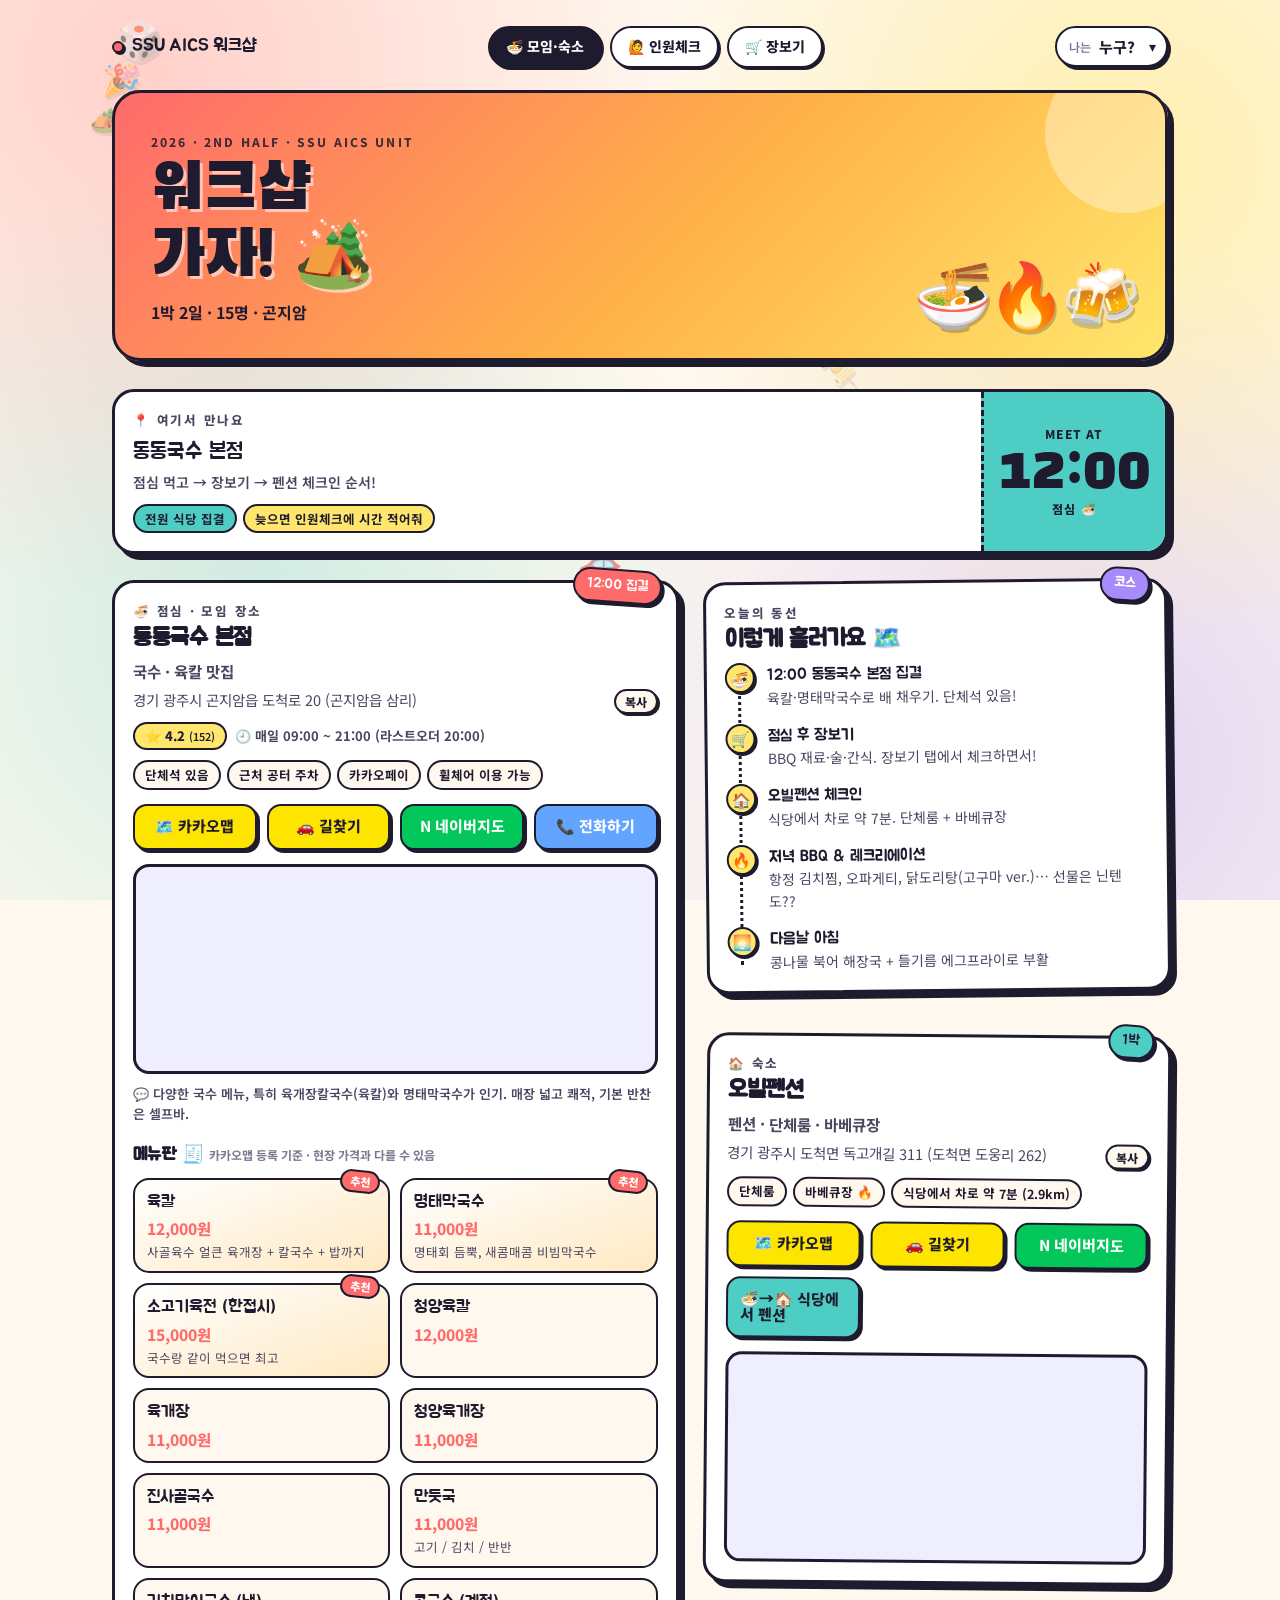
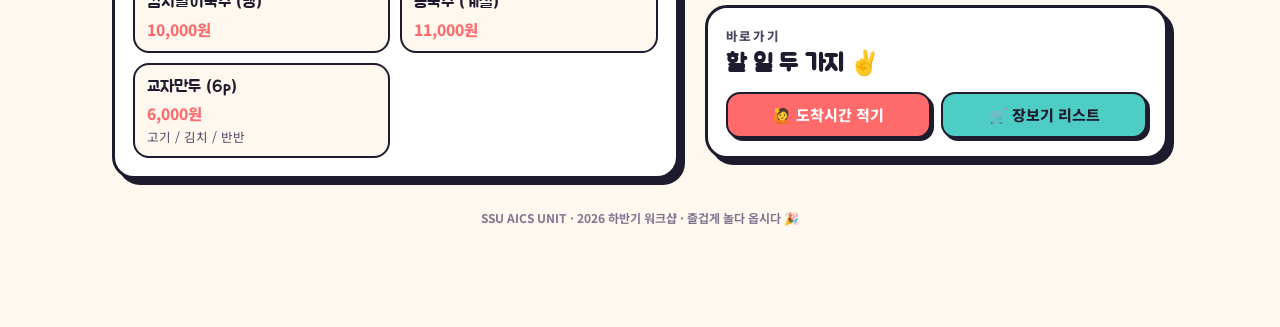
==== index.html @ a200a4a7 "워크샵 사이트: 모임·숙소 / 인원체크 / 장보기 3페이지" ====
<!doctype html>
<html lang="ko">
<head>
<meta charset="utf-8">
<meta name="viewport" content="width=device-width, initial-scale=1, viewport-fit=cover">
<meta name="theme-color" content="#ff6b6b">
<title>SSU AICS 워크샵 · 모임 & 숙소</title>
<meta property="og:title" content="2026 하반기 SSU AICS 워크샵 🏕️">
<meta property="og:description" content="12시 동동국수 본점 집결 → 오빌펜션 1박 2일. 인원체크·장보기 여기서!">
<link rel="icon" href="data:image/svg+xml,<svg xmlns='http://www.w3.org/2000/svg' viewBox='0 0 100 100'><text y='.9em' font-size='90'>🍜</text></svg>">
<link rel="preconnect" href="https://fonts.googleapis.com">
<link rel="preconnect" href="https://fonts.gstatic.com" crossorigin>
<link href="https://fonts.googleapis.com/css2?family=Black+Han+Sans&family=Jua&family=Noto+Sans+KR:wght@400;600;700;800;900&display=swap" rel="stylesheet">
<link rel="stylesheet" href="./assets/style.css">
</head>
<body>
<div class="wrap">
  <header class="topbar"></header>

  <section class="hero">
    <div class="kicker">2026 · 2ND HALF · SSU AICS UNIT</div>
    <h1>워크샵<br>가자! 🏕️</h1>
    <p id="heroSub">1박 2일 · 15명 · 곤지암</p>
    <div id="dday" class="dday" hidden></div>
    <div class="emoji-row">🍜🔥🍻</div>
  </section>

  <div class="ticket">
    <div class="main">
      <div class="eyebrow">📍 여기서 만나요</div>
      <div class="where" id="meetName">동동국수 본점</div>
      <div class="sub">점심 먹고 → 장보기 → 펜션 체크인 순서!</div>
      <div class="tags"><span class="tag mint">전원 식당 집결</span><span class="tag lemon">늦으면 인원체크에 시간 적어줘</span></div>
    </div>
    <div class="stub">
      <small>MEET AT</small>
      <div class="time" id="meetTime">12:00</div>
      <small>점심 🍜</small>
    </div>
  </div>

  <div class="home-grid">
  <div class="col">
  <section class="card tilt-l">
    <span class="sticker grape">코스</span>
    <div class="eyebrow">오늘의 동선</div>
    <h2>이렇게 흘러가요 🗺️</h2>
    <ol class="timeline">
      <li><span class="pin">🍜</span><div class="t"><span id="tl1">12:00</span> 동동국수 본점 집결</div><div class="d">육칼·명태막국수로 배 채우기. 단체석 있음!</div></li>
      <li><span class="pin">🛒</span><div class="t">점심 후 장보기</div><div class="d">BBQ 재료·술·간식. 장보기 탭에서 체크하면서!</div></li>
      <li><span class="pin">🏠</span><div class="t">오빌펜션 체크인</div><div class="d">식당에서 차로 약 7분. 단체룸 + 바베큐장</div></li>
      <li><span class="pin">🔥</span><div class="t">저녁 BBQ & 레크리에이션</div><div class="d">항정 김치찜, 오파게티, 닭도리탕(고구마 ver.)… 선물은 닌텐도??</div></li>
      <li><span class="pin">🌅</span><div class="t">다음날 아침</div><div class="d">콩나물 북어 해장국 + 들기름 에그프라이로 부활</div></li>
    </ol>
  </section>
  </div>

  <div class="col">
  <section class="card" id="restaurantCard">
    <span class="sticker coral">12:00 집결</span>
    <div class="eyebrow">🍜 점심 · 모임 장소</div>
    <h2 id="rName"></h2>
    <div id="rCat" style="font-weight:700;color:var(--ink-2)"></div>
    <div class="addr"><span id="rAddr"></span><button type="button" id="rCopy">복사</button></div>
    <div style="display:flex;gap:8px;flex-wrap:wrap;align-items:center;margin-top:8px">
      <span class="rating">⭐ <span id="rRating"></span> <small id="rReviews" style="font-weight:600"></small></span>
      <span id="rHours" style="font-size:13px;font-weight:700;color:var(--ink-2)"></span>
    </div>
    <div class="tags" id="rTags"></div>
    <div class="btn-row">
      <a class="btn kakao" id="rKakao" target="_blank" rel="noopener">🗺️ 카카오맵</a>
      <a class="btn kakao" id="rNavi" target="_blank" rel="noopener">🚗 길찾기</a>
      <a class="btn naver" id="rNaver" target="_blank" rel="noopener">N 네이버지도</a>
      <a class="btn tel" id="rTel">📞 전화</a>
    </div>
    <iframe class="map" id="rMap" loading="lazy" title="동동국수 본점 지도" referrerpolicy="no-referrer-when-downgrade"></iframe>
    <p style="margin:10px 0 0;font-size:13px;color:var(--ink-2);font-weight:600" id="rAi"></p>

    <h3>메뉴판 🧾 <small style="font-family:var(--font-body);font-size:12px;color:var(--muted);font-weight:700">카카오맵 등록 기준 · 현장 가격과 다를 수 있음</small></h3>
    <div class="menu-grid" id="rMenu"></div>
  </section>
  </div>

  <div class="col">
  <section class="card tilt-r" id="pensionCard">
    <span class="sticker mint">1박</span>
    <div class="eyebrow">🏠 숙소</div>
    <h2 id="pName"></h2>
    <div id="pCat" style="font-weight:700;color:var(--ink-2)"></div>
    <div class="addr"><span id="pAddr"></span><button type="button" id="pCopy">복사</button></div>
    <div class="tags" id="pTags"></div>
    <div class="btn-row">
      <a class="btn kakao" id="pKakao" target="_blank" rel="noopener">🗺️ 카카오맵</a>
      <a class="btn kakao" id="pNavi" target="_blank" rel="noopener">🚗 길찾기</a>
      <a class="btn naver" id="pNaver" target="_blank" rel="noopener">N 네이버지도</a>
      <a class="btn mint" id="pRoute" target="_blank" rel="noopener">🍜→🏠 식당에서 펜션</a>
    </div>
    <iframe class="map" id="pMap" loading="lazy" title="오빌펜션 지도" referrerpolicy="no-referrer-when-downgrade"></iframe>
  </section>

  <section class="card">
    <div class="eyebrow">바로가기</div>
    <h2>할 일 두 가지 ✌️</h2>
    <div class="btn-row">
      <a class="btn primary" href="./people.html">🙋 도착시간 적기</a>
      <a class="btn mint" href="./shopping.html">🛒 장보기 리스트</a>
    </div>
  </section>
  </div>
  </div>

  <p class="footer">SSU AICS UNIT · 2026 하반기 워크샵 · 즐겁게 놀다 옵시다 🎉</p>
</div>

<script src="./assets/data.js"></script>
<script src="./assets/app.js"></script>
<script>
(function () {
  const C = window.WK_CONFIG, { $, esc, copy } = window.WK;
  WK.renderChrome("home");
  document.title = C.title + " · 모임 & 숙소";
  $("#heroSub").textContent = C.subtitle;
  $("#meetTime").textContent = C.meetTime; $("#tl1").textContent = C.meetTime;
  $("#meetName").textContent = C.places.restaurant.name;
  $(".sticker.coral").textContent = C.meetTime + " 집결";

  // D-day
  if (C.date) {
    const d = new Date(C.date + "T00:00:00"), now = new Date(); now.setHours(0, 0, 0, 0);
    const diff = Math.round((d - now) / 86400000);
    const el = $("#dday"); el.hidden = false;
    const dow = ["일", "월", "화", "수", "목", "금", "토"][d.getDay()];
    el.innerHTML = (diff > 0 ? `D-${diff}` : diff === 0 ? "오늘이다! 🎉" : `끝난 지 ${-diff}일`) + ` <small>${d.getMonth() + 1}/${d.getDate()} (${dow})</small>`;
  }

  const won = (n) => n.toLocaleString("ko-KR") + "원";
  const kakaoPlace = (id) => `https://place.map.kakao.com/${id}`;
  const kakaoTo = (p) => `https://map.kakao.com/link/to/${encodeURIComponent(p.name)},${p.lat},${p.lng}`;
  const naver = (p) => `https://map.naver.com/p/search/${encodeURIComponent(p.name + " " + p.address.split(" ").slice(0, 3).join(" "))}`;
  const osm = (p) => `https://www.openstreetmap.org/export/embed.html?bbox=${p.lng - 0.012},${p.lat - 0.007},${p.lng + 0.012},${p.lat + 0.007}&layer=mapnik&marker=${p.lat},${p.lng}`;

  // 식당
  const r = C.places.restaurant;
  $("#rName").textContent = r.name; $("#rCat").textContent = r.category; $("#rAddr").textContent = r.address;
  $("#rRating").textContent = r.rating; $("#rReviews").textContent = `(${r.reviews})`; $("#rHours").textContent = "🕘 " + r.hours;
  $("#rTags").innerHTML = r.tags.map((t) => `<span class="tag">${esc(t)}</span>`).join("");
  $("#rKakao").href = kakaoPlace(r.kakaoId); $("#rNavi").href = kakaoTo(r); $("#rNaver").href = naver(r);
  $("#rTel").href = "tel:" + r.phone.replace(/-/g, ""); $("#rTel").textContent = "📞 전화하기"; $("#rTel").title = r.phone;
  $("#rMap").src = osm(r); $("#rAi").textContent = "💬 " + r.aiSummary;
  $("#rCopy").onclick = () => copy(r.address);
  $("#rMenu").innerHTML = r.menu.map((m) => `
    <div class="menu-item ${m.hot ? "hot" : ""}">${m.hot ? '<span class="hotmark">추천</span>' : ""}
      <div class="n">${esc(m.name)}</div><div class="p">${won(m.price)}</div>${m.desc ? `<div class="d">${esc(m.desc)}</div>` : ""}
    </div>`).join("");

  // 숙소
  const p = C.places.pension;
  $("#pName").textContent = p.name; $("#pCat").textContent = p.category; $("#pAddr").textContent = p.address;
  $("#pTags").innerHTML = p.tags.map((t) => `<span class="tag">${esc(t)}</span>`).join("");
  $("#pKakao").href = kakaoPlace(p.kakaoId); $("#pNavi").href = kakaoTo(p); $("#pNaver").href = naver(p);
  $("#pRoute").href = `https://map.kakao.com/link/from/${encodeURIComponent(r.name)},${r.lat},${r.lng}/to/${encodeURIComponent(p.name)},${p.lat},${p.lng}`;
  $("#pMap").src = osm(p);
  $("#pCopy").onclick = () => copy(p.address);
})();
</script>
</body>
</html>
---- assets/style.css ----
/* =========================================================
   SSU AICS 워크샵 · 스티커 팝 스타일
   ========================================================= */
:root {
  --ink: #1f1b2e;
  --ink-2: #4b4560;
  --muted: #7d7690;
  --paper: #fff8ef;
  --card: #ffffff;
  --coral: #ff6b6b;
  --mango: #ffb347;
  --lemon: #ffe66d;
  --mint: #4ecdc4;
  --sky: #63a4ff;
  --grape: #a78bfa;
  --pink: #ff8fab;
  --ok: #2fbf71;
  --shadow: 6px 6px 0 var(--ink);
  --shadow-sm: 3px 3px 0 var(--ink);
  --radius: 22px;
  --font-display: "Black Han Sans", "Jua", "Noto Sans KR", sans-serif;
  --font-head: "Jua", "Noto Sans KR", sans-serif;
  --font-body: "Noto Sans KR", -apple-system, BlinkMacSystemFont, system-ui, sans-serif;
}
* { box-sizing: border-box; }
html { -webkit-text-size-adjust: 100%; }
body {
  margin: 0; color: var(--ink); font-family: var(--font-body); font-size: 15.5px; line-height: 1.55;
  background: var(--paper);
  min-height: 100dvh;
  padding-bottom: calc(96px + env(safe-area-inset-bottom));
  overflow-x: hidden;
}
/* 고정 배경 (background-attachment: fixed 는 모바일에서 깨져서 가상요소로) */
body::before {
  content: ""; position: fixed; inset: 0; z-index: -1; pointer-events: none;
  background:
    radial-gradient(circle at 12% 8%, rgba(255,107,107,.28), transparent 38%),
    radial-gradient(circle at 88% 18%, rgba(255,230,109,.5), transparent 36%),
    radial-gradient(circle at 20% 70%, rgba(78,205,196,.28), transparent 40%),
    radial-gradient(circle at 85% 85%, rgba(167,139,250,.32), transparent 40%),
    var(--paper);
}
a { color: inherit; }
button, input, select, textarea { font-family: inherit; font-size: 16px; color: var(--ink); }
button { cursor: pointer; }
::selection { background: var(--lemon); }

/* --- 배경 떠다니는 이모지 --- */
.floaties { position: fixed; inset: 0; pointer-events: none; z-index: 0; overflow: hidden; }
.floaties span {
  position: absolute; font-size: 34px; opacity: .5; filter: drop-shadow(2px 3px 0 rgba(31,27,46,.15));
  animation: floaty 14s ease-in-out infinite;
}
.floaties span:nth-child(odd) { animation-duration: 18s; animation-direction: alternate-reverse; }
@keyframes floaty {
  0%   { transform: translate(0,0) rotate(-8deg); }
  50%  { transform: translate(14px,-26px) rotate(10deg); }
  100% { transform: translate(-10px,8px) rotate(-6deg); }
}

.wrap { position: relative; z-index: 1; max-width: 680px; margin: 0 auto; padding: 18px 16px 24px; }

/* --- 상단 바 --- */
.topbar { display: flex; align-items: center; justify-content: space-between; gap: 10px; margin-bottom: 14px; }
.brand { font-family: var(--font-head); font-size: 18px; letter-spacing: -.2px; display: flex; align-items: center; gap: 8px; text-decoration: none; }
.brand .dot { width: 12px; height: 12px; border-radius: 50%; background: var(--coral); border: 2px solid var(--ink); box-shadow: 2px 2px 0 var(--ink); }
.me-pick {
  display: flex; align-items: center; gap: 6px; background: var(--card); border: 2.5px solid var(--ink); border-radius: 999px;
  padding: 4px 10px 4px 12px; box-shadow: var(--shadow-sm); font-weight: 700; font-size: 14px;
}
.me-pick select { border: 0; background: transparent; font-weight: 800; font-size: 15px; padding: 4px 2px; max-width: 120px; -webkit-appearance: none; appearance: none; }
.me-pick .who { font-size: 12px; color: var(--muted); font-weight: 600; }

/* --- 카드 공통 --- */
.card {
  background: var(--card); border: 3px solid var(--ink); border-radius: var(--radius); box-shadow: var(--shadow);
  padding: 18px 18px; margin: 0 0 22px; position: relative;
}
.card.tilt-l { transform: rotate(-.6deg); }
.card.tilt-r { transform: rotate(.5deg); }
.card h2 { font-family: var(--font-head); font-size: 24px; margin: 0 0 6px; letter-spacing: -.3px; line-height: 1.2; }
.card h3 { font-family: var(--font-head); font-size: 18px; margin: 18px 0 8px; }
.eyebrow { font-size: 12.5px; font-weight: 800; letter-spacing: .14em; text-transform: uppercase; color: var(--ink-2); margin-bottom: 4px; }
.sticker {
  position: absolute; top: -14px; right: 14px; background: var(--lemon); border: 2.5px solid var(--ink); border-radius: 999px;
  padding: 4px 12px; font-family: var(--font-head); font-size: 14px; box-shadow: var(--shadow-sm); transform: rotate(4deg);
}
.sticker.coral { background: var(--coral); color: #fff; }
.sticker.mint { background: var(--mint); }
.sticker.grape { background: var(--grape); color: #fff; }
.tags { display: flex; flex-wrap: wrap; gap: 6px; margin: 10px 0 0; }
.tag { font-size: 12.5px; font-weight: 700; background: var(--paper); border: 2px solid var(--ink); border-radius: 999px; padding: 3px 10px; }
.tag.mint { background: var(--mint); } .tag.lemon { background: var(--lemon); } .tag.pink { background: var(--pink); } .tag.sky { background: var(--sky); color: #fff; }

/* --- 히어로 --- */
.hero {
  background: linear-gradient(135deg, var(--coral) 0%, var(--mango) 55%, var(--lemon) 100%);
  border: 3px solid var(--ink); border-radius: 28px; box-shadow: var(--shadow); padding: 26px 20px 22px; margin: 8px 0 28px;
  position: relative; overflow: hidden; color: var(--ink);
}
.hero::after { content: ""; position: absolute; right: -40px; top: -40px; width: 160px; height: 160px; border-radius: 50%; background: rgba(255,255,255,.35); }
.hero .kicker { font-weight: 800; letter-spacing: .18em; font-size: 12px; opacity: .85; }
.hero h1 { font-family: var(--font-display); font-size: clamp(34px, 9vw, 48px); line-height: 1.05; margin: 6px 0 8px; letter-spacing: -.5px; text-shadow: 3px 3px 0 rgba(255,255,255,.55); font-weight: 400; }
.hero p { margin: 0; font-weight: 700; font-size: 16px; }
.hero .emoji-row { position: absolute; right: 14px; bottom: 10px; font-size: 40px; letter-spacing: -6px; filter: drop-shadow(2px 3px 0 rgba(31,27,46,.25)); animation: bob 3s ease-in-out infinite; }
@keyframes bob { 0%,100% { transform: translateY(0) rotate(-3deg);} 50% { transform: translateY(-6px) rotate(3deg);} }
.dday[hidden] { display: none; }
.dday { display: inline-flex; align-items: center; gap: 8px; background: var(--ink); color: #fff; border-radius: 999px; padding: 6px 14px; font-family: var(--font-head); font-size: 18px; margin-top: 14px; }
.dday small { font-family: var(--font-body); font-weight: 700; font-size: 12px; opacity: .8; }

/* --- 티켓 (모임 요약) --- */
.ticket {
  display: grid; grid-template-columns: 1fr auto; border: 3px solid var(--ink); border-radius: 22px; overflow: hidden;
  background: #fff; box-shadow: var(--shadow); margin-bottom: 26px;
}
.ticket .main { padding: 18px; }
.ticket .stub {
  border-left: 3px dashed var(--ink); background: var(--mint); padding: 16px 14px; display: flex; flex-direction: column; align-items: center; justify-content: center; min-width: 112px; text-align: center;
}
.ticket .time { font-family: var(--font-display); font-size: 44px; line-height: 1; font-weight: 400; }
.ticket .stub small { font-weight: 800; font-size: 12px; letter-spacing: .1em; }
.ticket .where { font-family: var(--font-head); font-size: 22px; margin: 4px 0; }
.ticket .sub { color: var(--ink-2); font-size: 14px; font-weight: 600; }

/* --- 타임라인 --- */
.timeline { list-style: none; margin: 8px 0 0; padding: 0; position: relative; }
.timeline::before { content: ""; position: absolute; left: 13px; top: 8px; bottom: 8px; border-left: 3px dotted var(--ink); }
.timeline li { position: relative; padding: 0 0 14px 42px; }
.timeline li:last-child { padding-bottom: 0; }
.timeline .pin { position: absolute; left: 0; top: 0; width: 30px; height: 30px; border-radius: 50%; border: 2.5px solid var(--ink); background: var(--lemon); display: grid; place-items: center; font-size: 15px; box-shadow: 2px 2px 0 var(--ink); }
.timeline .t { font-family: var(--font-head); font-size: 16px; }
.timeline .d { color: var(--ink-2); font-size: 14px; }

/* --- 장소 카드 --- */
.addr { display: flex; align-items: flex-start; justify-content: space-between; gap: 8px; color: var(--ink-2); font-size: 14.5px; margin: 6px 0; }
.addr button { border: 2px solid var(--ink); background: var(--paper); border-radius: 999px; font-size: 12px; font-weight: 800; padding: 2px 9px; box-shadow: 2px 2px 0 var(--ink); white-space: nowrap; }
.rating { display: inline-flex; align-items: center; gap: 4px; font-weight: 800; color: var(--ink); background: var(--lemon); border: 2px solid var(--ink); border-radius: 999px; padding: 2px 10px; font-size: 13px; }
.btn-row { display: grid; grid-template-columns: repeat(auto-fit, minmax(120px, 1fr)); gap: 10px; margin-top: 14px; }
.btn {
  display: inline-flex; align-items: center; justify-content: center; gap: 6px; text-decoration: none; font-weight: 800;
  border: 2.5px solid var(--ink); border-radius: 14px; padding: 12px 12px; background: #fff; box-shadow: var(--shadow-sm);
  transition: transform .08s ease, box-shadow .08s ease; font-size: 15px; line-height: 1.1; min-height: 46px;
}
.btn:active { transform: translate(3px,3px); box-shadow: 0 0 0 var(--ink); }
.btn.kakao { background: #fee500; }
.btn.naver { background: #03c75a; color: #fff; }
.btn.tel { background: var(--sky); color: #fff; }
.btn.primary { background: var(--coral); color: #fff; }
.btn.mint { background: var(--mint); }
.btn.ghost { background: var(--paper); }
.btn.sm { padding: 8px 12px; min-height: 38px; font-size: 14px; border-radius: 12px; }
.map { width: 100%; height: 210px; border: 3px solid var(--ink); border-radius: 16px; margin-top: 14px; background: #eef; display: block; }

/* --- 메뉴판 --- */
.menu-grid { display: grid; grid-template-columns: 1fr 1fr; gap: 10px; margin-top: 8px; }
.menu-item { border: 2.5px solid var(--ink); border-radius: 16px; padding: 12px 12px 10px; background: var(--paper); position: relative; }
.menu-item.hot { background: linear-gradient(160deg, #fff 0%, #ffe9c2 100%); }
.menu-item .n { font-family: var(--font-head); font-size: 17px; line-height: 1.2; }
.menu-item .p { font-weight: 800; color: var(--coral); margin-top: 4px; }
.menu-item .d { font-size: 12.5px; color: var(--ink-2); margin-top: 4px; line-height: 1.35; }
.menu-item .hotmark { position: absolute; top: -10px; right: 8px; background: var(--coral); color: #fff; border: 2px solid var(--ink); border-radius: 999px; font-size: 11px; font-weight: 900; padding: 1px 8px; transform: rotate(6deg); }

/* --- 진행률 --- */
.progress { height: 20px; border: 2.5px solid var(--ink); border-radius: 999px; background: #fff; overflow: hidden; box-shadow: var(--shadow-sm); }
.progress > i { display: block; height: 100%; background: repeating-linear-gradient(135deg, var(--mint) 0 12px, #7fe0d9 12px 24px); transition: width .4s cubic-bezier(.2,.9,.3,1.3); }
.progress.coral > i { background: repeating-linear-gradient(135deg, var(--coral) 0 12px, #ff8f8f 12px 24px); }
.stat-row { display: grid; grid-template-columns: 1fr 1fr; gap: 8px; margin-top: 12px; }
@media (min-width: 480px) { .stat-row { grid-template-columns: repeat(4, 1fr); } }
.stat { text-align: center; border: 2.5px solid var(--ink); border-radius: 16px; padding: 8px 6px; background: var(--paper); }
.stat b { display: block; font-family: var(--font-display); font-size: 26px; line-height: 1; font-weight: 400; }
.stat span { font-size: 12px; font-weight: 700; color: var(--ink-2); }

/* --- 인원 그리드 --- */
.people-grid { display: grid; grid-template-columns: 1fr 1fr; gap: 12px; }
@media (min-width: 560px) { .people-grid { grid-template-columns: 1fr 1fr 1fr; } }
.person {
  border: 3px solid var(--ink); border-radius: 20px; background: #fff; padding: 14px 12px 12px; box-shadow: var(--shadow-sm);
  text-align: left; position: relative; transition: transform .08s; width: 100%; font-family: var(--font-body);
}
.person:active { transform: translate(2px,2px); box-shadow: 1px 1px 0 var(--ink); }
.person.me { outline: 4px solid var(--lemon); outline-offset: 2px; }
.person.absent { opacity: .55; }
.person .av { width: 44px; height: 44px; border-radius: 50%; border: 2.5px solid var(--ink); display: grid; place-items: center; font-size: 22px; margin-bottom: 8px; box-shadow: 2px 2px 0 var(--ink); }
.person .nm { font-family: var(--font-head); font-size: 19px; line-height: 1.1; }
.person .st { display: inline-block; margin-top: 6px; font-size: 12px; font-weight: 800; border: 2px solid var(--ink); border-radius: 999px; padding: 2px 8px; background: var(--paper); }
.person .st.noodle { background: var(--mint); } .person .st.late { background: var(--lemon); } .person .st.pension { background: var(--grape); color: #fff; } .person .st.absent { background: #ddd; }
.person .tm { font-family: var(--font-display); font-size: 22px; margin-top: 6px; letter-spacing: .5px; font-weight: 400; }
.person .ride, .person .memo { font-size: 12px; color: var(--ink-2); margin-top: 4px; line-height: 1.35; word-break: keep-all; }
.person .memo { color: var(--coral); font-weight: 700; }
.person .edited { position: absolute; top: 10px; right: 10px; font-size: 10.5px; color: var(--muted); font-weight: 700; }
.person .me-badge { position: absolute; top: -10px; left: 10px; background: var(--lemon); border: 2px solid var(--ink); border-radius: 999px; font-size: 11px; font-weight: 900; padding: 1px 8px; }

/* --- 바텀시트 / 모달 --- */
.sheet-bg { position: fixed; inset: 0; background: rgba(31,27,46,.45); z-index: 50; display: none; align-items: flex-end; justify-content: center; }
.sheet-bg.open { display: flex; }
.sheet {
  width: 100%; max-width: 640px; background: #fff; border: 3px solid var(--ink); border-bottom: 0; border-radius: 26px 26px 0 0;
  padding: 18px 18px calc(22px + env(safe-area-inset-bottom)); animation: up .22s cubic-bezier(.2,.9,.3,1.2);
  max-height: 92dvh; overflow: auto;
}
@keyframes up { from { transform: translateY(40px); opacity: 0; } to { transform: none; opacity: 1; } }
.sheet h2 { font-family: var(--font-head); font-size: 24px; margin: 0 0 4px; }
.sheet .hint { color: var(--muted); font-size: 13px; margin: 0 0 12px; }
.field { margin: 12px 0; }
.field label { display: block; font-weight: 800; font-size: 13px; margin-bottom: 6px; letter-spacing: .02em; }
.field input[type=text], .field input[type=time], .field textarea, .field select {
  width: 100%; border: 2.5px solid var(--ink); border-radius: 14px; padding: 11px 12px; background: var(--paper); font-size: 16px; outline: none;
}
.field input:focus, .field textarea:focus, .field select:focus { background: #fff; box-shadow: 3px 3px 0 var(--ink); }
.field textarea { resize: vertical; min-height: 64px; }
.choices { display: grid; grid-template-columns: 1fr 1fr; gap: 8px; }
.choice { border: 2.5px solid var(--ink); border-radius: 14px; padding: 10px 8px; background: #fff; font-weight: 800; font-size: 14px; text-align: center; line-height: 1.2; }
.choice small { display: block; font-weight: 600; color: var(--muted); font-size: 11px; margin-top: 2px; }
.choice.on { background: var(--lemon); box-shadow: var(--shadow-sm); }
.choice.on.noodle { background: var(--mint); } .choice.on.late { background: var(--lemon); } .choice.on.pension { background: var(--grape); color: #fff; } .choice.on.pension small { color: #f1eaff; } .choice.on.absent { background: #ddd; }
.sheet-actions { display: flex; gap: 10px; margin-top: 16px; }
.sheet-actions .btn { flex: 1; }

/* --- 장보기 --- */
.filters { display: flex; gap: 8px; overflow-x: auto; padding: 4px 2px 10px; -webkit-overflow-scrolling: touch; scrollbar-width: none; }
.filters::-webkit-scrollbar { display: none; }
.chip { flex: 0 0 auto; border: 2.5px solid var(--ink); border-radius: 999px; padding: 7px 14px; background: #fff; font-weight: 800; font-size: 14px; box-shadow: 2px 2px 0 var(--ink); }
.chip.on { background: var(--ink); color: #fff; }
.group-title { font-family: var(--font-head); font-size: 19px; margin: 18px 0 8px; display: flex; align-items: center; gap: 8px; }
.group-title .cnt { font-family: var(--font-body); font-size: 12px; font-weight: 800; background: var(--paper); border: 2px solid var(--ink); border-radius: 999px; padding: 1px 8px; }
.items { list-style: none; margin: 0; padding: 0; display: flex; flex-direction: column; gap: 10px; }
.item {
  display: grid; grid-template-columns: 40px 1fr auto; gap: 10px; align-items: center;
  border: 2.5px solid var(--ink); border-radius: 18px; background: #fff; padding: 10px; box-shadow: var(--shadow-sm);
  transition: transform .15s, opacity .2s;
}
.item.done { background: #f2f6f4; opacity: .78; }
.item .chk { width: 40px; height: 40px; border: 2.5px solid var(--ink); border-radius: 12px; background: #fff; display: grid; place-items: center; font-size: 22px; padding: 0; }
.item.done .chk { background: var(--ok); color: #fff; }
.item .body { min-width: 0; }
.item .nm { font-weight: 800; font-size: 16px; line-height: 1.25; word-break: keep-all; }
.item.done .nm { text-decoration: line-through; text-decoration-thickness: 3px; text-decoration-color: var(--coral); }
.item .mm { font-size: 12.5px; color: var(--ink-2); margin-top: 2px; line-height: 1.35; }
.item .meta { font-size: 11px; color: var(--muted); font-weight: 700; margin-top: 3px; }
.item .side { display: flex; flex-direction: column; align-items: flex-end; gap: 6px; }
.buyer {
  border: 2px solid var(--ink); border-radius: 999px; padding: 3px 9px; font-size: 12px; font-weight: 800; background: var(--paper);
  display: inline-flex; align-items: center; gap: 4px; white-space: nowrap; max-width: 110px; overflow: hidden; text-overflow: ellipsis;
}
.buyer.has { background: var(--lemon); }
.item .more { border: 0; background: transparent; font-size: 18px; color: var(--muted); padding: 2px 6px; line-height: 1; }
.add-bar {
  position: sticky; bottom: calc(84px + env(safe-area-inset-bottom)); z-index: 20; margin-top: 18px;
  background: #fff; border: 3px solid var(--ink); border-radius: 20px; padding: 10px; box-shadow: var(--shadow);
  display: grid; grid-template-columns: 1fr auto; gap: 8px;
}
.add-bar input { border: 2.5px solid var(--ink); border-radius: 14px; padding: 11px 12px; background: var(--paper); font-size: 16px; min-width: 0; }
.add-bar select { border: 2.5px solid var(--ink); border-radius: 14px; padding: 8px 10px; background: var(--paper); font-weight: 800; font-size: 14px; min-width: 0; }
.add-bar .row2 { grid-column: 1 / -1; display: grid; grid-template-columns: 1fr 1fr; gap: 8px; }
.add-bar .btn { padding: 10px 14px; }

/* --- 식단 --- */
.meal { display: flex; flex-wrap: wrap; gap: 8px; }
.meal .dish { border: 2.5px solid var(--ink); border-radius: 14px; padding: 8px 12px; background: var(--paper); font-weight: 800; font-size: 14px; }
.meal .dish small { display: block; font-weight: 600; color: var(--ink-2); font-size: 11.5px; margin-top: 2px; }
.meal .dish.by { background: var(--lemon); }

/* --- 하단 탭 --- */
.tabbar { position: fixed; left: 0; right: 0; bottom: 0; z-index: 40; display: flex; justify-content: center; padding: 0 12px calc(10px + env(safe-area-inset-bottom)); pointer-events: none; }
.tabbar nav {
  pointer-events: auto; display: grid; grid-template-columns: repeat(3, 1fr); gap: 4px; width: 100%; max-width: 520px;
  background: #fff; border: 3px solid var(--ink); border-radius: 22px; padding: 6px; box-shadow: var(--shadow);
}
.tabbar a {
  text-decoration: none; text-align: center; border-radius: 16px; padding: 8px 4px 6px; font-weight: 800; font-size: 12.5px; color: var(--ink-2); line-height: 1.1;
  display: flex; flex-direction: column; align-items: center; gap: 2px;
}
.tabbar a .ic { font-size: 22px; line-height: 1; }
.tabbar a.on { background: var(--ink); color: #fff; }

/* --- 토스트 / 상태 --- */
.toast { position: fixed; left: 50%; bottom: calc(100px + env(safe-area-inset-bottom)); transform: translateX(-50%) translateY(20px); background: var(--ink); color: #fff; padding: 10px 16px; border-radius: 999px; font-weight: 800; font-size: 14px; opacity: 0; transition: .2s; z-index: 60; pointer-events: none; white-space: nowrap; max-width: 92vw; overflow: hidden; text-overflow: ellipsis; }
.toast.show { opacity: 1; transform: translateX(-50%) translateY(0); }
.sync { display: inline-flex; align-items: center; gap: 6px; font-size: 12px; font-weight: 800; color: var(--muted); }
.sync i { width: 9px; height: 9px; border-radius: 50%; background: var(--ok); border: 1.5px solid var(--ink); display: inline-block; }
.sync.off i { background: var(--coral); animation: blink 1s infinite; }
.sync.busy i { background: var(--mango); }
@keyframes blink { 50% { opacity: .3; } }
.empty { text-align: center; color: var(--muted); font-weight: 700; padding: 22px 8px; }
.footer { text-align: center; color: var(--muted); font-size: 12px; font-weight: 700; margin-top: 8px; }
.footer a { color: var(--ink-2); }
.pop { animation: pop .35s cubic-bezier(.2,.9,.3,1.4); }
@keyframes pop { 0% { transform: scale(.85); } 100% { transform: scale(1); } }
@media (max-width: 340px) { .menu-grid { grid-template-columns: 1fr; } .ticket .time { font-size: 38px; } }

/* --- 인원 추가 카드 --- */
.person.add-person { border-style: dashed; background: rgba(255,255,255,.7); }
.person.add-person .nm { color: var(--ink-2); }

/* =========================================================
   반응형: 태블릿 / 데스크톱
   ========================================================= */
.topnav { display: none; }
@media (min-width: 640px) {
  .wrap { max-width: 780px; }
  .people-grid { grid-template-columns: repeat(3, 1fr); }
  .menu-grid { grid-template-columns: repeat(3, 1fr); }
}
@media (min-width: 960px) {
  body { padding-bottom: 48px; }
  .wrap { max-width: 1120px; padding: 26px 32px 40px; }
  .topbar { margin-bottom: 22px; }
  .topnav { display: flex; gap: 8px; }
  .topnav a { text-decoration: none; font-weight: 800; padding: 8px 16px; border: 2.5px solid var(--ink); border-radius: 999px; background: #fff; box-shadow: 2px 2px 0 var(--ink); font-size: 14px; }
  .topnav a.on { background: var(--ink); color: #fff; }
  .tabbar { display: none; }
  .hero { padding: 40px 36px 34px; }
  .hero h1 { font-size: 64px; }
  .hero .emoji-row { font-size: 64px; right: 30px; bottom: 18px; }
  .ticket .time { font-size: 56px; }
  .ticket .stub { min-width: 160px; }
  .home-grid { display: grid; grid-template-columns: 1.1fr .9fr; gap: 0 26px; align-items: start; }
  .home-grid > .col { min-width: 0; }
  .home-grid > .col:nth-child(1) { grid-column: 2; grid-row: 1; }
  .home-grid > .col:nth-child(2) { grid-column: 1; grid-row: 1 / span 2; }
  .home-grid > .col:nth-child(3) { grid-column: 2; grid-row: 2; }
  .menu-grid { grid-template-columns: 1fr 1fr; }
  .people-grid { grid-template-columns: repeat(5, 1fr); }
  .shop-grid { display: grid; grid-template-columns: 1fr 360px; gap: 0 26px; align-items: start; }
  .shop-side { position: sticky; top: 20px; }
  .add-bar { bottom: 16px; }
  .sheet-bg { align-items: center; padding: 20px; }
  .sheet { border-radius: 26px; border-bottom: 3px solid var(--ink); box-shadow: var(--shadow); max-height: 86vh; }
  .toast { bottom: 40px; }
}
@media (min-width: 1280px) { .people-grid { grid-template-columns: repeat(6, 1fr); } }
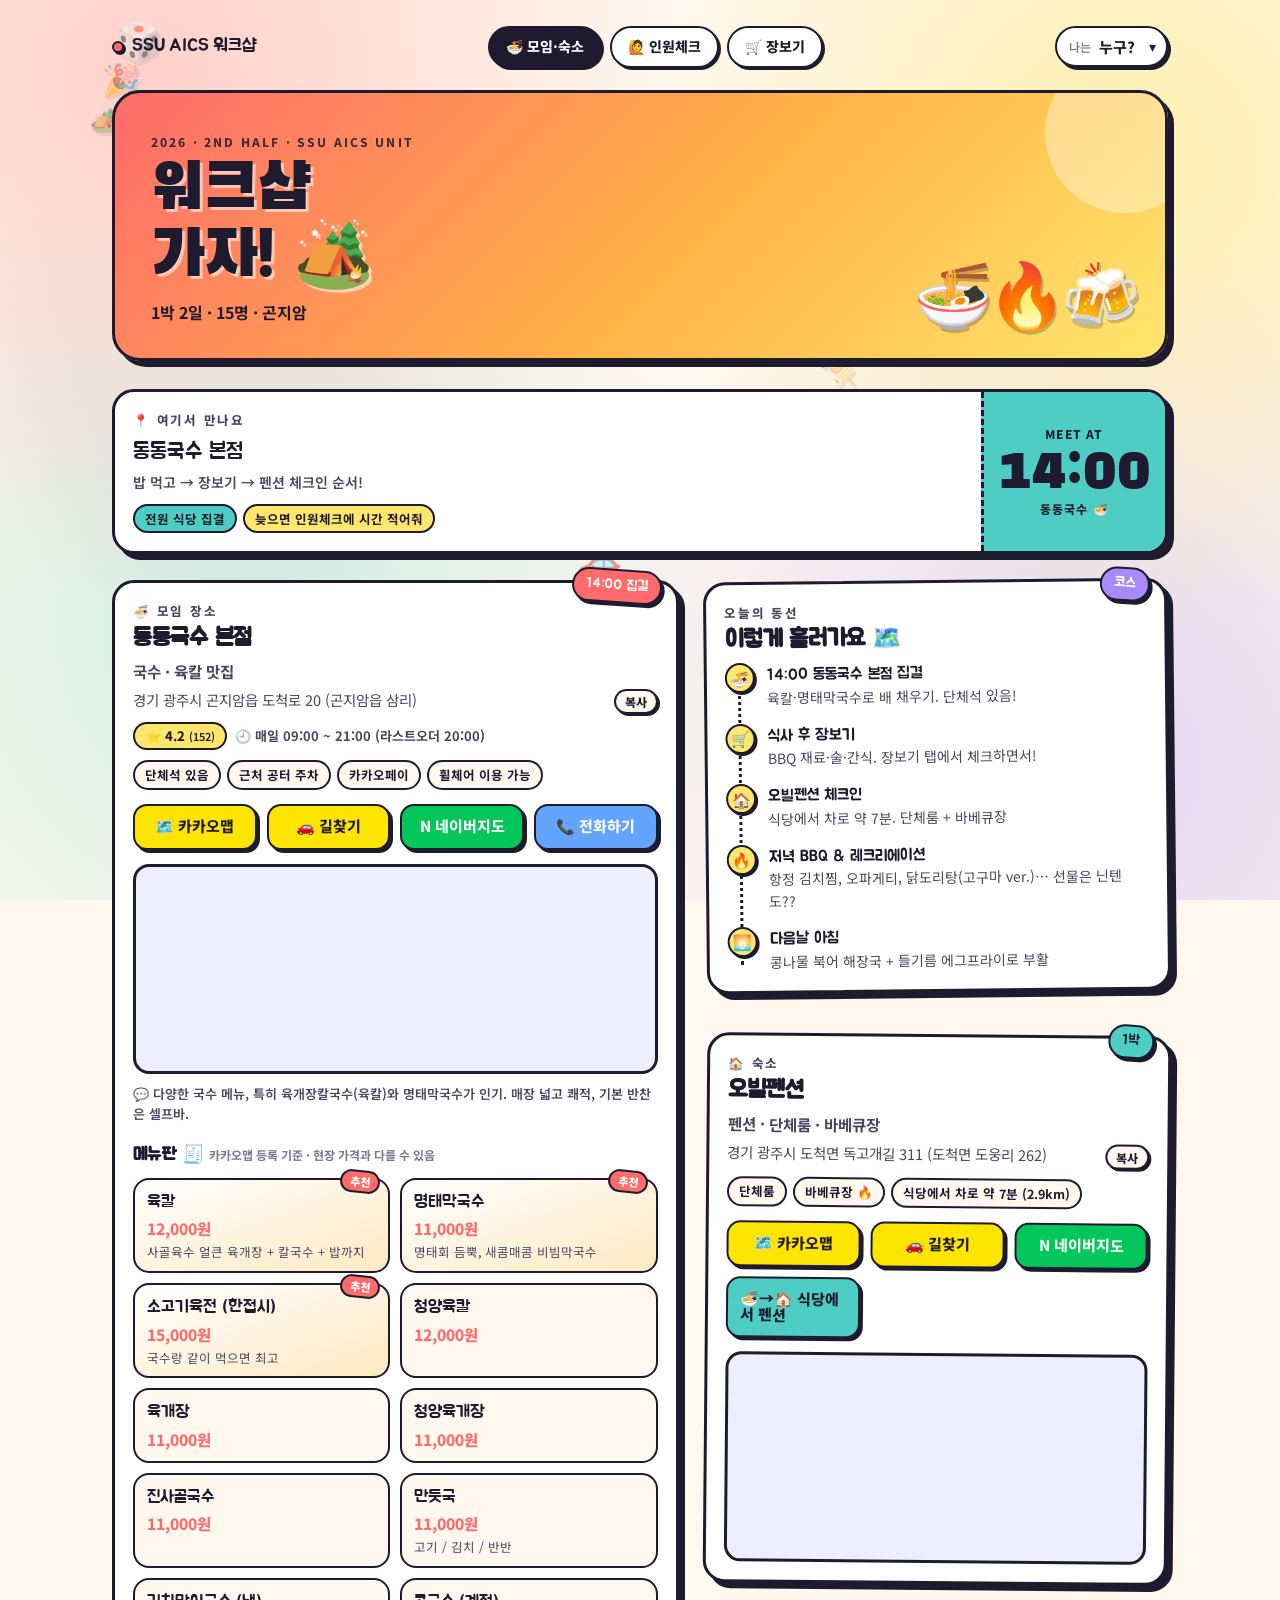
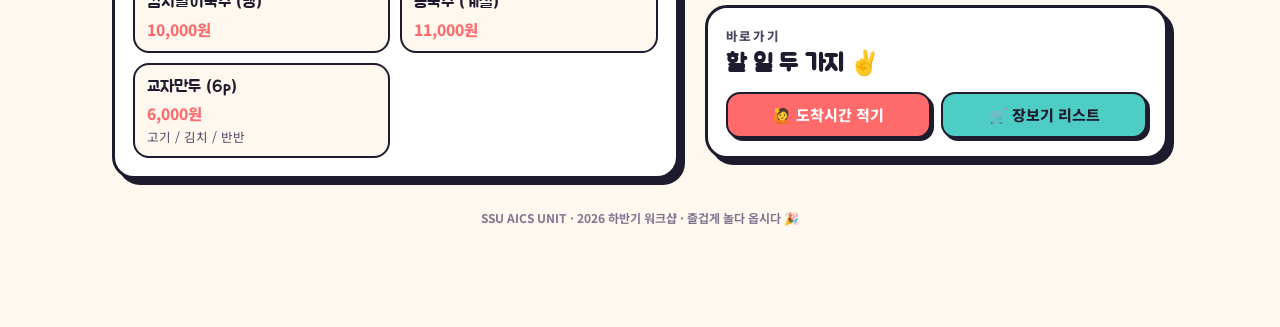
==== commit 530b0ab1: "집결 14시로 변경, 장볼 사람 이현행으로 교체 + 사이트에서 수정 가능, 저장 가능 여부 정확히 표시" ====
--- a/index.html
+++ b/index.html
@@ -6,12 +6,12 @@
 <meta name="theme-color" content="#ff6b6b">
 <title>SSU AICS 워크샵 · 모임 & 숙소</title>
 <meta property="og:title" content="2026 하반기 SSU AICS 워크샵 🏕️">
-<meta property="og:description" content="12시 동동국수 본점 집결 → 오빌펜션 1박 2일. 인원체크·장보기 여기서!">
+<meta property="og:description" content="14시 동동국수 본점 집결 → 오빌펜션 1박 2일. 인원체크·장보기 여기서!">
 <link rel="icon" href="data:image/svg+xml,<svg xmlns='http://www.w3.org/2000/svg' viewBox='0 0 100 100'><text y='.9em' font-size='90'>🍜</text></svg>">
 <link rel="preconnect" href="https://fonts.googleapis.com">
 <link rel="preconnect" href="https://fonts.gstatic.com" crossorigin>
 <link href="https://fonts.googleapis.com/css2?family=Black+Han+Sans&family=Jua&family=Noto+Sans+KR:wght@400;600;700;800;900&display=swap" rel="stylesheet">
-<link rel="stylesheet" href="./assets/style.css">
+<link rel="stylesheet" href="./assets/style.css?v=2">
 </head>
 <body>
 <div class="wrap">
@@ -29,13 +29,13 @@
     <div class="main">
       <div class="eyebrow">📍 여기서 만나요</div>
       <div class="where" id="meetName">동동국수 본점</div>
-      <div class="sub">점심 먹고 → 장보기 → 펜션 체크인 순서!</div>
+      <div class="sub">밥 먹고 → 장보기 → 펜션 체크인 순서!</div>
       <div class="tags"><span class="tag mint">전원 식당 집결</span><span class="tag lemon">늦으면 인원체크에 시간 적어줘</span></div>
     </div>
     <div class="stub">
       <small>MEET AT</small>
-      <div class="time" id="meetTime">12:00</div>
-      <small>점심 🍜</small>
+      <div class="time" id="meetTime">14:00</div>
+      <small>동동국수 🍜</small>
     </div>
   </div>
 
@@ -46,8 +46,8 @@
     <div class="eyebrow">오늘의 동선</div>
     <h2>이렇게 흘러가요 🗺️</h2>
     <ol class="timeline">
-      <li><span class="pin">🍜</span><div class="t"><span id="tl1">12:00</span> 동동국수 본점 집결</div><div class="d">육칼·명태막국수로 배 채우기. 단체석 있음!</div></li>
-      <li><span class="pin">🛒</span><div class="t">점심 후 장보기</div><div class="d">BBQ 재료·술·간식. 장보기 탭에서 체크하면서!</div></li>
+      <li><span class="pin">🍜</span><div class="t"><span id="tl1">14:00</span> 동동국수 본점 집결</div><div class="d">육칼·명태막국수로 배 채우기. 단체석 있음!</div></li>
+      <li><span class="pin">🛒</span><div class="t">식사 후 장보기</div><div class="d">BBQ 재료·술·간식. 장보기 탭에서 체크하면서!</div></li>
       <li><span class="pin">🏠</span><div class="t">오빌펜션 체크인</div><div class="d">식당에서 차로 약 7분. 단체룸 + 바베큐장</div></li>
       <li><span class="pin">🔥</span><div class="t">저녁 BBQ & 레크리에이션</div><div class="d">항정 김치찜, 오파게티, 닭도리탕(고구마 ver.)… 선물은 닌텐도??</div></li>
       <li><span class="pin">🌅</span><div class="t">다음날 아침</div><div class="d">콩나물 북어 해장국 + 들기름 에그프라이로 부활</div></li>
@@ -57,8 +57,8 @@
 
   <div class="col">
   <section class="card" id="restaurantCard">
-    <span class="sticker coral">12:00 집결</span>
-    <div class="eyebrow">🍜 점심 · 모임 장소</div>
+    <span class="sticker coral">14:00 집결</span>
+    <div class="eyebrow">🍜 모임 장소</div>
     <h2 id="rName"></h2>
     <div id="rCat" style="font-weight:700;color:var(--ink-2)"></div>
     <div class="addr"><span id="rAddr"></span><button type="button" id="rCopy">복사</button></div>
@@ -112,8 +112,8 @@
   <p class="footer">SSU AICS UNIT · 2026 하반기 워크샵 · 즐겁게 놀다 옵시다 🎉</p>
 </div>
 
-<script src="./assets/data.js"></script>
-<script src="./assets/app.js"></script>
+<script src="./assets/data.js?v=2"></script>
+<script src="./assets/app.js?v=2"></script>
 <script>
 (function () {
   const C = window.WK_CONFIG, { $, esc, copy } = window.WK;
--- a/assets/style.css
+++ b/assets/style.css
@@ -214,6 +214,9 @@
 .choice small { display: block; font-weight: 600; color: var(--muted); font-size: 11px; margin-top: 2px; }
 .choice.on { background: var(--lemon); box-shadow: var(--shadow-sm); }
 .choice.on.noodle { background: var(--mint); } .choice.on.late { background: var(--lemon); } .choice.on.pension { background: var(--grape); color: #fff; } .choice.on.pension small { color: #f1eaff; } .choice.on.absent { background: #ddd; }
+.picker { display: flex; flex-wrap: wrap; gap: 8px; margin: 4px 0 6px; }
+.picker .chip { flex: 0 0 auto; opacity: .6; }
+.picker .chip.on { opacity: 1; background: var(--lemon); box-shadow: var(--shadow-sm); }
 .sheet-actions { display: flex; gap: 10px; margin-top: 16px; }
 .sheet-actions .btn { flex: 1; }
 
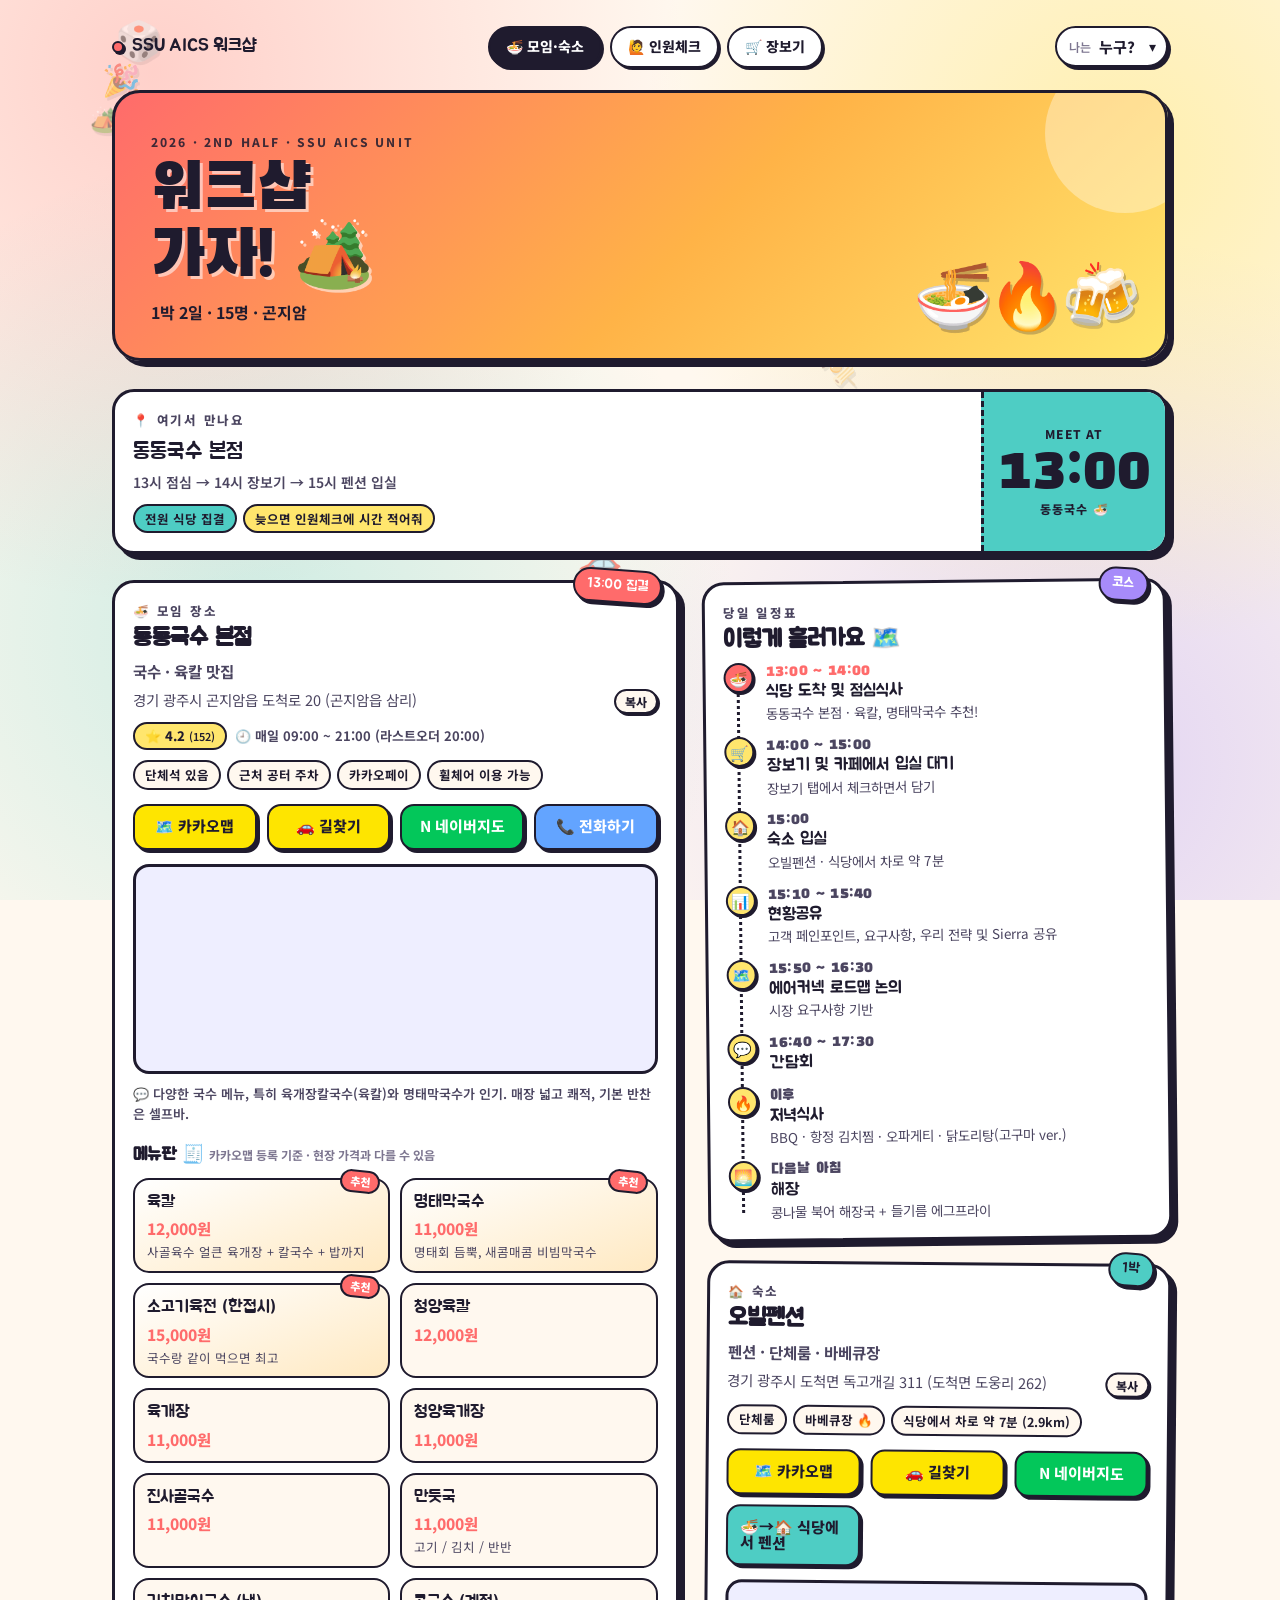
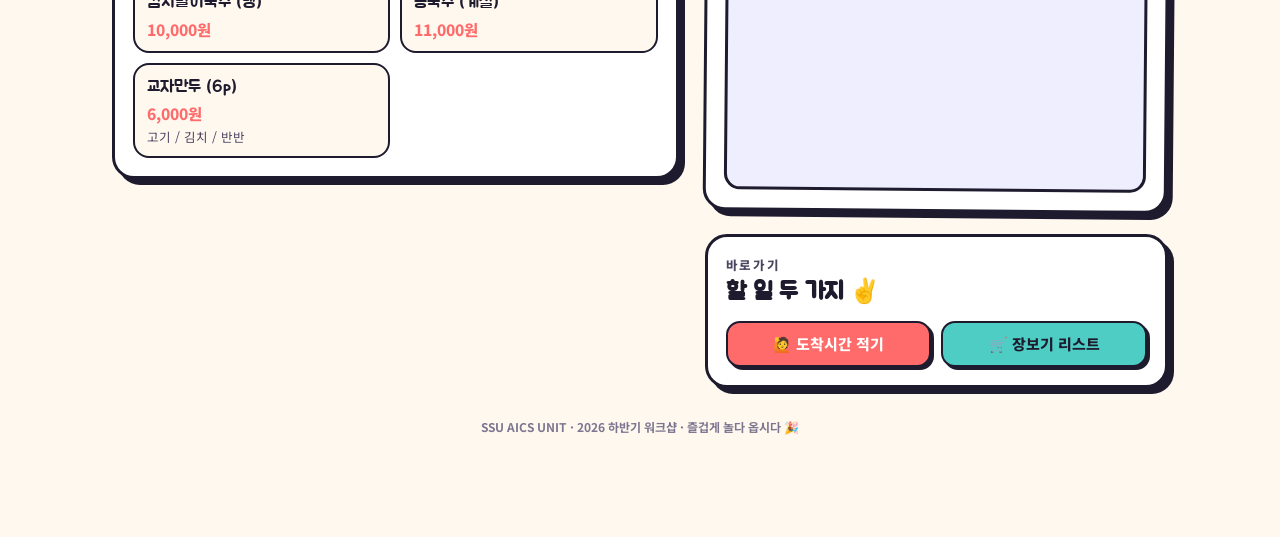
==== commit f604dc31: "당일 일정표 반영(13:00 도착~간담회), 집결 시간 13:00, 일정표 data.js로 분리" ====
--- a/index.html
+++ b/index.html
@@ -6,12 +6,12 @@
 <meta name="theme-color" content="#ff6b6b">
 <title>SSU AICS 워크샵 · 모임 & 숙소</title>
 <meta property="og:title" content="2026 하반기 SSU AICS 워크샵 🏕️">
-<meta property="og:description" content="14시 동동국수 본점 집결 → 오빌펜션 1박 2일. 인원체크·장보기 여기서!">
+<meta property="og:description" content="13시 동동국수 본점 집결 → 오빌펜션 1박 2일. 일정표·인원체크·장보기 여기서!">
 <link rel="icon" href="data:image/svg+xml,<svg xmlns='http://www.w3.org/2000/svg' viewBox='0 0 100 100'><text y='.9em' font-size='90'>🍜</text></svg>">
 <link rel="preconnect" href="https://fonts.googleapis.com">
 <link rel="preconnect" href="https://fonts.gstatic.com" crossorigin>
 <link href="https://fonts.googleapis.com/css2?family=Black+Han+Sans&family=Jua&family=Noto+Sans+KR:wght@400;600;700;800;900&display=swap" rel="stylesheet">
-<link rel="stylesheet" href="./assets/style.css?v=2">
+<link rel="stylesheet" href="./assets/style.css?v=3">
 </head>
 <body>
 <div class="wrap">
@@ -29,12 +29,12 @@
     <div class="main">
       <div class="eyebrow">📍 여기서 만나요</div>
       <div class="where" id="meetName">동동국수 본점</div>
-      <div class="sub">밥 먹고 → 장보기 → 펜션 체크인 순서!</div>
+      <div class="sub">13시 점심 → 14시 장보기 → 15시 펜션 입실</div>
       <div class="tags"><span class="tag mint">전원 식당 집결</span><span class="tag lemon">늦으면 인원체크에 시간 적어줘</span></div>
     </div>
     <div class="stub">
       <small>MEET AT</small>
-      <div class="time" id="meetTime">14:00</div>
+      <div class="time" id="meetTime">13:00</div>
       <small>동동국수 🍜</small>
     </div>
   </div>
@@ -43,21 +43,15 @@
   <div class="col">
   <section class="card tilt-l">
     <span class="sticker grape">코스</span>
-    <div class="eyebrow">오늘의 동선</div>
+    <div class="eyebrow">당일 일정표</div>
     <h2>이렇게 흘러가요 🗺️</h2>
-    <ol class="timeline">
-      <li><span class="pin">🍜</span><div class="t"><span id="tl1">14:00</span> 동동국수 본점 집결</div><div class="d">육칼·명태막국수로 배 채우기. 단체석 있음!</div></li>
-      <li><span class="pin">🛒</span><div class="t">식사 후 장보기</div><div class="d">BBQ 재료·술·간식. 장보기 탭에서 체크하면서!</div></li>
-      <li><span class="pin">🏠</span><div class="t">오빌펜션 체크인</div><div class="d">식당에서 차로 약 7분. 단체룸 + 바베큐장</div></li>
-      <li><span class="pin">🔥</span><div class="t">저녁 BBQ & 레크리에이션</div><div class="d">항정 김치찜, 오파게티, 닭도리탕(고구마 ver.)… 선물은 닌텐도??</div></li>
-      <li><span class="pin">🌅</span><div class="t">다음날 아침</div><div class="d">콩나물 북어 해장국 + 들기름 에그프라이로 부활</div></li>
-    </ol>
+    <ol class="timeline" id="timeline"></ol>
   </section>
   </div>
 
   <div class="col">
   <section class="card" id="restaurantCard">
-    <span class="sticker coral">14:00 집결</span>
+    <span class="sticker coral">13:00 집결</span>
     <div class="eyebrow">🍜 모임 장소</div>
     <h2 id="rName"></h2>
     <div id="rCat" style="font-weight:700;color:var(--ink-2)"></div>
@@ -112,17 +106,25 @@
   <p class="footer">SSU AICS UNIT · 2026 하반기 워크샵 · 즐겁게 놀다 옵시다 🎉</p>
 </div>
 
-<script src="./assets/data.js?v=2"></script>
-<script src="./assets/app.js?v=2"></script>
+<script src="./assets/data.js?v=3"></script>
+<script src="./assets/app.js?v=3"></script>
 <script>
 (function () {
   const C = window.WK_CONFIG, { $, esc, copy } = window.WK;
   WK.renderChrome("home");
   document.title = C.title + " · 모임 & 숙소";
   $("#heroSub").textContent = C.subtitle;
-  $("#meetTime").textContent = C.meetTime; $("#tl1").textContent = C.meetTime;
+  $("#meetTime").textContent = C.meetTime;
   $("#meetName").textContent = C.places.restaurant.name;
   $(".sticker.coral").textContent = C.meetTime + " 집결";
+
+  // 일정표
+  $("#timeline").innerHTML = (C.schedule || []).map((s) => `
+    <li${s.hi ? ' class="hi"' : ""}><span class="pin">${s.pin || "•"}</span>
+      <div class="tt">${esc(s.time)}</div>
+      <div class="t">${esc(s.title)}</div>
+      ${s.desc ? `<div class="d">${esc(s.desc)}</div>` : ""}
+    </li>`).join("");
 
   // D-day
   if (C.date) {
--- a/assets/style.css
+++ b/assets/style.css
@@ -129,8 +129,11 @@
 .timeline li { position: relative; padding: 0 0 14px 42px; }
 .timeline li:last-child { padding-bottom: 0; }
 .timeline .pin { position: absolute; left: 0; top: 0; width: 30px; height: 30px; border-radius: 50%; border: 2.5px solid var(--ink); background: var(--lemon); display: grid; place-items: center; font-size: 15px; box-shadow: 2px 2px 0 var(--ink); }
-.timeline .t { font-family: var(--font-head); font-size: 16px; }
-.timeline .d { color: var(--ink-2); font-size: 14px; }
+.timeline .tt { font-family: var(--font-display); font-size: 15px; letter-spacing: .3px; color: var(--ink-2); line-height: 1.2; font-weight: 400; }
+.timeline .t { font-family: var(--font-head); font-size: 17px; line-height: 1.25; }
+.timeline .d { color: var(--ink-2); font-size: 13.5px; line-height: 1.4; margin-top: 2px; }
+.timeline li.hi .pin { background: var(--coral); color: #fff; }
+.timeline li.hi .tt { color: var(--coral); }
 
 /* --- 장소 카드 --- */
 .addr { display: flex; align-items: flex-start; justify-content: space-between; gap: 8px; color: var(--ink-2); font-size: 14.5px; margin: 6px 0; }
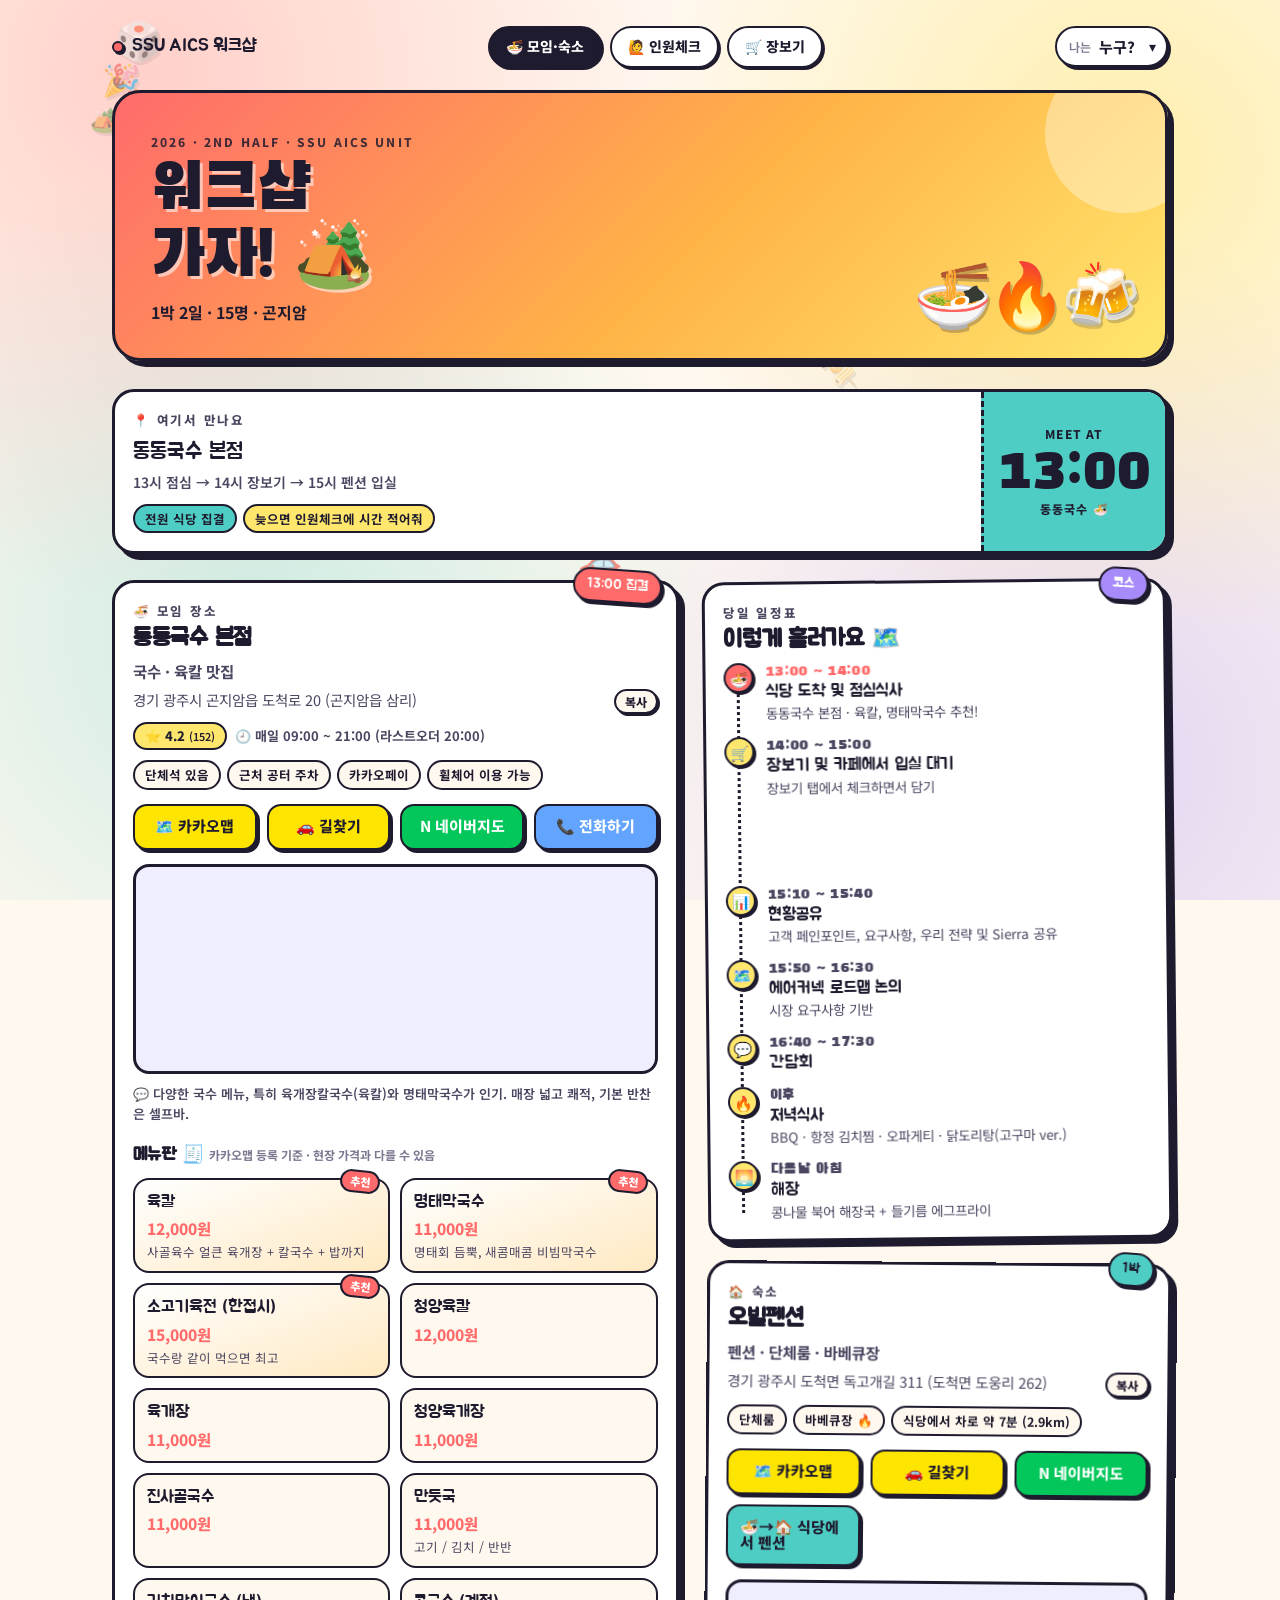
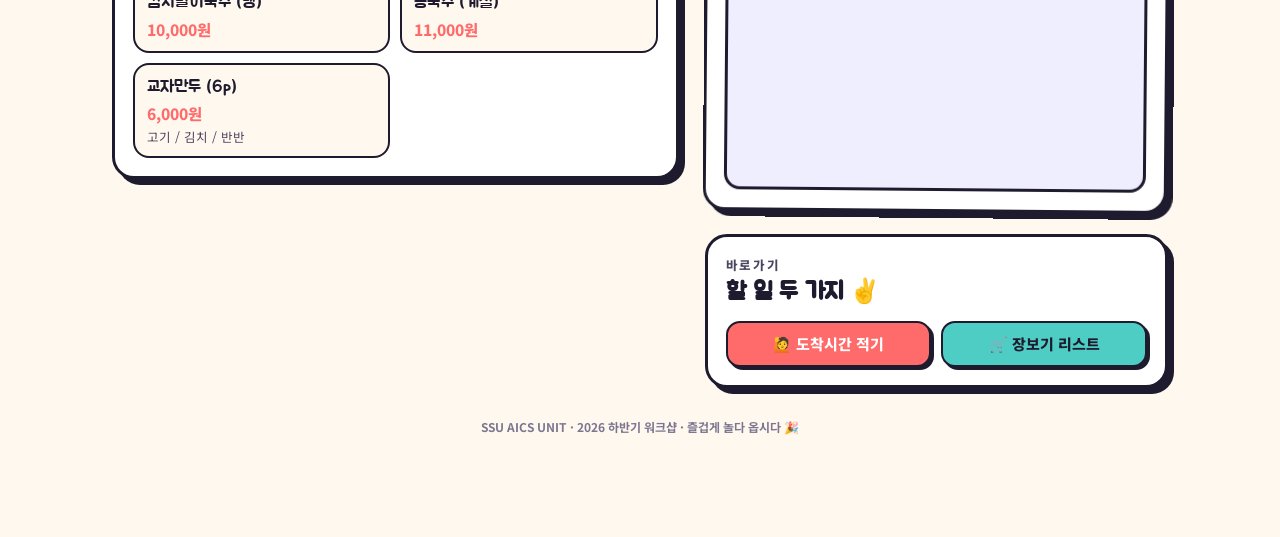
==== commit f9974278: "버튼 인터랙션·페이지 전환 모션 추가, 낙관적 저장이 서버 응답에 덮이던 버그 수정" ====
--- a/index.html
+++ b/index.html
@@ -11,7 +11,7 @@
 <link rel="preconnect" href="https://fonts.googleapis.com">
 <link rel="preconnect" href="https://fonts.gstatic.com" crossorigin>
 <link href="https://fonts.googleapis.com/css2?family=Black+Han+Sans&family=Jua&family=Noto+Sans+KR:wght@400;600;700;800;900&display=swap" rel="stylesheet">
-<link rel="stylesheet" href="./assets/style.css?v=3">
+<link rel="stylesheet" href="./assets/style.css?v=8">
 </head>
 <body>
 <div class="wrap">
@@ -106,8 +106,8 @@
   <p class="footer">SSU AICS UNIT · 2026 하반기 워크샵 · 즐겁게 놀다 옵시다 🎉</p>
 </div>
 
-<script src="./assets/data.js?v=3"></script>
-<script src="./assets/app.js?v=3"></script>
+<script src="./assets/data.js?v=8"></script>
+<script src="./assets/app.js?v=8"></script>
 <script>
 (function () {
   const C = window.WK_CONFIG, { $, esc, copy } = window.WK;
@@ -155,6 +155,10 @@
       <div class="n">${esc(m.name)}</div><div class="p">${won(m.price)}</div>${m.desc ? `<div class="d">${esc(m.desc)}</div>` : ""}
     </div>`).join("");
 
+  // 스크롤하면서 하나씩 등장
+  WK.reveal(".timeline li");
+  WK.reveal(".menu-item");
+
   // 숙소
   const p = C.places.pension;
   $("#pName").textContent = p.name; $("#pCat").textContent = p.category; $("#pAddr").textContent = p.address;
--- a/assets/style.css
+++ b/assets/style.css
@@ -77,8 +77,8 @@
   background: var(--card); border: 3px solid var(--ink); border-radius: var(--radius); box-shadow: var(--shadow);
   padding: 18px 18px; margin: 0 0 22px; position: relative;
 }
-.card.tilt-l { transform: rotate(-.6deg); }
-.card.tilt-r { transform: rotate(.5deg); }
+.card.tilt-l { rotate: -.6deg; }
+.card.tilt-r { rotate: .5deg; }
 .card h2 { font-family: var(--font-head); font-size: 24px; margin: 0 0 6px; letter-spacing: -.3px; line-height: 1.2; }
 .card h3 { font-family: var(--font-head); font-size: 18px; margin: 18px 0 8px; }
 .eyebrow { font-size: 12.5px; font-weight: 800; letter-spacing: .14em; text-transform: uppercase; color: var(--ink-2); margin-bottom: 4px; }
@@ -195,14 +195,22 @@
 .person .me-badge { position: absolute; top: -10px; left: 10px; background: var(--lemon); border: 2px solid var(--ink); border-radius: 999px; font-size: 11px; font-weight: 900; padding: 1px 8px; }
 
 /* --- 바텀시트 / 모달 --- */
-.sheet-bg { position: fixed; inset: 0; background: rgba(31,27,46,.45); z-index: 50; display: none; align-items: flex-end; justify-content: center; }
-.sheet-bg.open { display: flex; }
+/* 열고 닫을 때 모두 애니메이션 되도록 display 대신 opacity/visibility 사용 */
+.sheet-bg {
+  position: fixed; inset: 0; background: rgba(31,27,46,.45); z-index: 50; display: flex;
+  align-items: flex-end; justify-content: center;
+  opacity: 0; visibility: hidden; pointer-events: none;
+  transition: opacity .22s ease, visibility .22s, backdrop-filter .22s ease;
+}
+.sheet-bg.open { opacity: 1; visibility: visible; pointer-events: auto; backdrop-filter: blur(3px); }
 .sheet {
   width: 100%; max-width: 640px; background: #fff; border: 3px solid var(--ink); border-bottom: 0; border-radius: 26px 26px 0 0;
-  padding: 18px 18px calc(22px + env(safe-area-inset-bottom)); animation: up .22s cubic-bezier(.2,.9,.3,1.2);
+  padding: 18px 18px calc(22px + env(safe-area-inset-bottom));
   max-height: 92dvh; overflow: auto;
-}
-@keyframes up { from { transform: translateY(40px); opacity: 0; } to { transform: none; opacity: 1; } }
+  transform: translateY(46px); opacity: .4;
+  transition: transform .28s cubic-bezier(.2,.9,.3,1.25), opacity .2s ease;
+}
+.sheet-bg.open .sheet { transform: none; opacity: 1; }
 .sheet h2 { font-family: var(--font-head); font-size: 24px; margin: 0 0 4px; }
 .sheet .hint { color: var(--muted); font-size: 13px; margin: 0 0 12px; }
 .field { margin: 12px 0; }
@@ -336,3 +344,93 @@
   .toast { bottom: 40px; }
 }
 @media (min-width: 1280px) { .people-grid { grid-template-columns: repeat(6, 1fr); } }
+
+/* =========================================================
+   모션 & 인터랙션
+   ========================================================= */
+
+/* --- 페이지 진입 / 이탈 --- */
+@keyframes pageIn { from { opacity: 0; translate: 0 12px; } to { opacity: 1; translate: none; } }
+body { transition: opacity .16s ease-in; }
+body.leaving { opacity: 0; }
+.wrap > * { animation: pageIn .44s cubic-bezier(.22,.9,.3,1.06) both; }
+.wrap > *:nth-child(1) { animation-delay: .02s; }
+.wrap > *:nth-child(2) { animation-delay: .07s; }
+.wrap > *:nth-child(3) { animation-delay: .12s; }
+.wrap > *:nth-child(4) { animation-delay: .17s; }
+.wrap > *:nth-child(5) { animation-delay: .22s; }
+.wrap > *:nth-child(n+6) { animation-delay: .26s; }
+@keyframes tabIn { from { transform: translateY(120%); } to { transform: none; } }
+.tabbar nav { animation: tabIn .5s cubic-bezier(.2,.9,.3,1.1) .1s both; }
+
+/* --- 스크롤 등장 (JS가 data-reveal을 붙인 요소만) --- */
+[data-reveal] { opacity: 0; translate: 0 18px; }
+[data-reveal].in { animation: pageIn .5s cubic-bezier(.22,.9,.3,1.06) both; }
+
+/* --- 버튼 공통: 눌림 / 호버 / 포커스 --- */
+.btn, .chip, .choice, .person, .item, .menu-item, .tabbar a, .topnav a, .item .chk, .buyer, .addr button, .me-pick {
+  transition: transform .16s cubic-bezier(.2,.9,.3,1.1), box-shadow .16s ease, background-color .16s ease, opacity .16s ease;
+}
+.btn:active, .choice:active, .chip:active, .addr button:active { transform: translate(3px, 3px) scale(.99); box-shadow: 0 0 0 var(--ink); }
+.person:active, .item:active { transform: translate(2px, 2px) scale(.995); box-shadow: 1px 1px 0 var(--ink); }
+.item .chk:active { transform: scale(.88); }
+.buyer:active, .more:active { transform: scale(.92); }
+.tabbar a:active { transform: scale(.93); }
+@media (hover: hover) and (pointer: fine) {
+  .btn:hover { transform: translate(-1px, -1px); box-shadow: 5px 5px 0 var(--ink); }
+  .chip:hover:not(.on) { transform: translateY(-2px); box-shadow: 3px 4px 0 var(--ink); }
+  .choice:hover { transform: translateY(-2px); box-shadow: var(--shadow-sm); }
+  .person:hover { transform: translateY(-3px); box-shadow: 5px 6px 0 var(--ink); }
+  .item:hover { transform: translateY(-2px); box-shadow: 4px 5px 0 var(--ink); }
+  .menu-item:hover { transform: translateY(-3px) rotate(-.5deg); box-shadow: var(--shadow-sm); }
+  .topnav a:hover:not(.on) { transform: translateY(-2px); box-shadow: 3px 4px 0 var(--ink); }
+  .tabbar a:hover { transform: translateY(-2px); }
+  .buyer:hover { transform: scale(1.05); }
+  .addr button:hover { transform: translate(-1px, -1px); }
+  .brand:hover .dot { animation: bob .6s ease-in-out infinite; }
+}
+:focus-visible { outline: 3px solid var(--grape); outline-offset: 3px; }
+.btn:focus-visible, .chip:focus-visible, .person:focus-visible, .choice:focus-visible { outline-offset: 4px; }
+
+/* --- 물결(리플) 터치 피드백 --- */
+.btn, .chip, .choice, .tabbar a, .topnav a { position: relative; overflow: hidden; }
+.rip {
+  position: absolute; border-radius: 50%; background: currentColor; opacity: .22; pointer-events: none;
+  transform: translate(-50%, -50%) scale(0); animation: rip .55s cubic-bezier(.2,.7,.3,1) forwards;
+}
+@keyframes rip { to { transform: translate(-50%, -50%) scale(1); opacity: 0; } }
+
+/* --- 체크 / 저장 직후 강조 --- */
+@keyframes checkPop { 0% { transform: scale(.72) rotate(-8deg); } 60% { transform: scale(1.14) rotate(3deg); } 100% { transform: none; } }
+.item.pop .chk { animation: checkPop .42s cubic-bezier(.2,.9,.3,1.4); }
+@keyframes cardPop { 0% { transform: scale(.94); } 55% { transform: scale(1.035); } 100% { transform: none; } }
+.person.pop, .item.pop { animation: cardPop .42s cubic-bezier(.2,.9,.3,1.4); }
+@keyframes strike { from { transform: scaleX(0); } to { transform: scaleX(1); } }
+.item.done .nm { text-decoration-color: var(--coral); }
+
+/* --- 진행바 --- */
+.progress > i { background-size: 34px 34px; animation: stripes 1.2s linear infinite; }
+@keyframes stripes { to { background-position: 34px 0; } }
+
+/* --- 통계 숫자 --- */
+.stat b { transition: transform .3s cubic-bezier(.2,.9,.3,1.5); }
+.stat.bump b { animation: cardPop .45s cubic-bezier(.2,.9,.3,1.4); }
+
+/* --- 스티커 살짝 흔들기 --- */
+@media (hover: hover) and (pointer: fine) {
+  .card:hover > .sticker { animation: bob 1.2s ease-in-out infinite; }
+}
+
+/* --- 부드러운 스크롤 --- */
+html { scroll-behavior: smooth; }
+
+/* --- 모션 최소화 설정 존중 --- */
+@media (prefers-reduced-motion: reduce) {
+  *, *::before, *::after {
+    animation-duration: .01ms !important; animation-iteration-count: 1 !important;
+    transition-duration: .01ms !important; scroll-behavior: auto !important;
+  }
+  [data-reveal] { opacity: 1; translate: none; }
+  .floaties { display: none; }
+  body.leaving { opacity: 1; }
+}
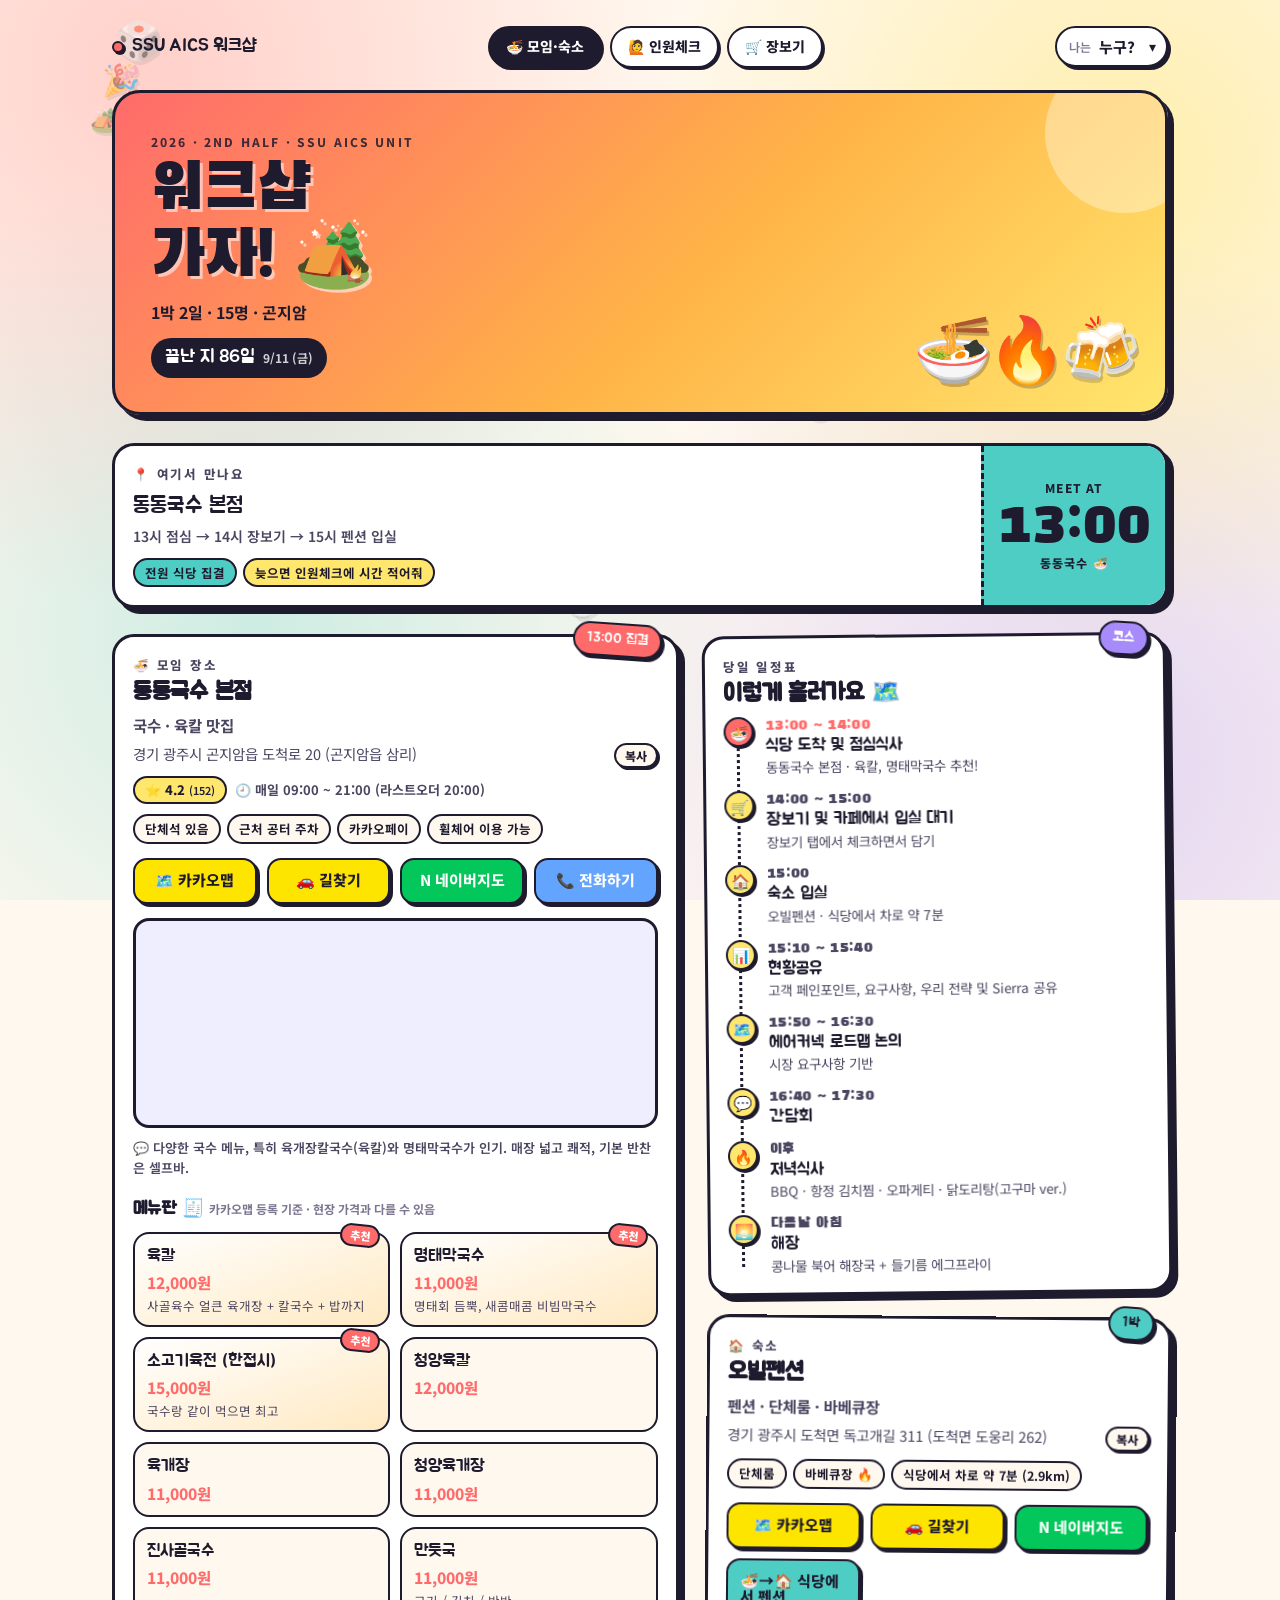
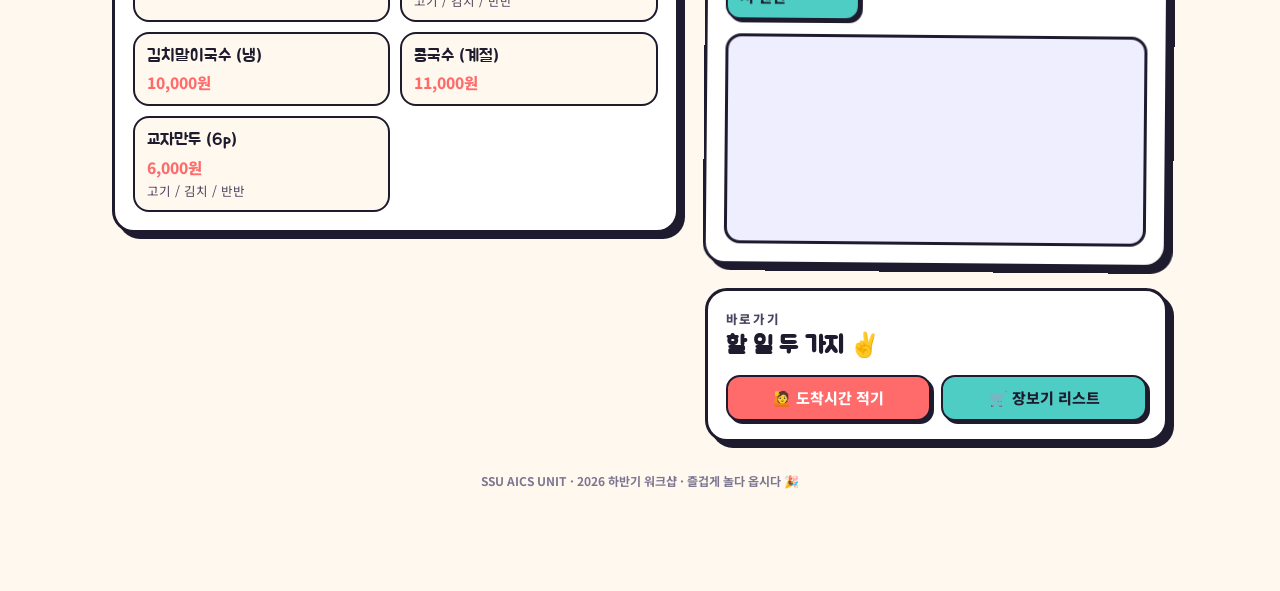
==== commit 7287761e: "차 빼기 기능, 카풀 메모, 내리기 라벨 · 이기원 교육으로 김성우 차 전환 · 워크샵 날짜 9/11(D-day)" ====
--- a/index.html
+++ b/index.html
@@ -11,7 +11,7 @@
 <link rel="preconnect" href="https://fonts.googleapis.com">
 <link rel="preconnect" href="https://fonts.gstatic.com" crossorigin>
 <link href="https://fonts.googleapis.com/css2?family=Black+Han+Sans&family=Jua&family=Noto+Sans+KR:wght@400;600;700;800;900&display=swap" rel="stylesheet">
-<link rel="stylesheet" href="./assets/style.css?v=8">
+<link rel="stylesheet" href="./assets/style.css?v=10">
 </head>
 <body>
 <div class="wrap">
@@ -106,8 +106,8 @@
   <p class="footer">SSU AICS UNIT · 2026 하반기 워크샵 · 즐겁게 놀다 옵시다 🎉</p>
 </div>
 
-<script src="./assets/data.js?v=8"></script>
-<script src="./assets/app.js?v=8"></script>
+<script src="./assets/data.js?v=10"></script>
+<script src="./assets/app.js?v=10"></script>
 <script>
 (function () {
   const C = window.WK_CONFIG, { $, esc, copy } = window.WK;
--- a/assets/style.css
+++ b/assets/style.css
@@ -434,3 +434,109 @@
   .floaties { display: none; }
   body.leaving { opacity: 1; }
 }
+
+/* =========================================================
+   카풀 보드
+   ========================================================= */
+.cars {
+  display: flex; gap: 14px; overflow-x: auto; scroll-snap-type: x mandatory; padding: 12px 6px 14px; margin: 0 -6px;
+  -webkit-overflow-scrolling: touch; scrollbar-width: none;
+}
+.cars::-webkit-scrollbar { display: none; }
+.car {
+  flex: 0 0 min(78vw, 300px); scroll-snap-align: start; position: relative;
+  border: 3px solid var(--ink); border-radius: 20px; background: #fff; box-shadow: var(--shadow-sm);
+  padding: 12px 12px 12px; text-align: left; font-family: var(--font-body);
+  transition: box-shadow .18s ease, transform .18s ease;
+}
+.car.mine { outline: 4px solid var(--lemon); outline-offset: 2px; }
+.car-head { display: flex; justify-content: space-between; align-items: center; gap: 8px; margin-bottom: 2px; }
+.car-head .drv { font-family: var(--font-head); font-size: 18px; line-height: 1.1; }
+.car-head .cap { font-size: 12px; font-weight: 800; border: 2px solid var(--ink); border-radius: 999px; padding: 1px 9px; background: var(--paper); white-space: nowrap; }
+.car-head .cap.full { background: var(--lemon); }
+.car-head .cap.over { background: var(--coral); color: #fff; }
+.car-x {
+  flex: 0 0 auto; width: 26px; height: 26px; border-radius: 50%; border: 2px solid var(--ink); background: var(--paper);
+  color: var(--coral); font-weight: 900; font-size: 13px; line-height: 1; padding: 0; display: grid; place-items: center;
+  box-shadow: 2px 2px 0 var(--ink); transition: transform .15s, background-color .15s;
+}
+.car-x:active { transform: translate(2px,2px); box-shadow: none; }
+@media (hover: hover) and (pointer: fine) { .car-x:hover { background: var(--coral); color: #fff; transform: rotate(90deg); } }
+.car-memo { font-size: 12px; font-weight: 700; color: var(--ink-2); background: var(--paper); border: 2px dashed var(--ink); border-radius: 10px; padding: 3px 8px; margin: 4px 0 2px; }
+
+/* 차 그림 */
+.car-svg { width: 100%; height: auto; display: block; overflow: visible; margin: 2px 0 4px; }
+.car-svg .wheel { transform-box: fill-box; transform-origin: center; }
+.car-svg .body { transform-box: fill-box; transform-origin: center bottom; animation: idle 2.6s ease-in-out infinite; }
+@keyframes idle { 0%, 100% { transform: translateY(0); } 50% { transform: translateY(-1.5px); } }
+.car-svg .rider { transform-box: fill-box; transform-origin: center bottom; animation: riderBob 1.8s ease-in-out infinite; }
+@keyframes riderBob { 0%, 100% { transform: translateY(0); } 50% { transform: translateY(-2px); } }
+.car-svg .puff { opacity: 0; }
+
+/* 처음 그릴 때: 왼쪽에서 달려 들어오고, 바퀴 돌고, 배기 연기 */
+@keyframes driveIn { 0% { transform: translateX(-130%); } 72% { transform: translateX(4%); } 88% { transform: translateX(-1%); } 100% { transform: none; } }
+@keyframes spin { to { transform: rotate(720deg); } }
+@keyframes puff { 0% { opacity: 0; transform: translateX(0) scale(.6); } 30% { opacity: .9; } 100% { opacity: 0; transform: translateX(-26px) scale(1.5); } }
+.cars.first .car { animation: driveIn 1s cubic-bezier(.2,.85,.3,1) both; }
+.cars.first .car:nth-child(1) { animation-delay: .05s; } .cars.first .car:nth-child(2) { animation-delay: .18s; }
+.cars.first .car:nth-child(3) { animation-delay: .31s; } .cars.first .car:nth-child(4) { animation-delay: .44s; }
+.cars.first .car:nth-child(5) { animation-delay: .57s; } .cars.first .car:nth-child(n+6) { animation-delay: .7s; }
+.cars.first .car .wheel { animation: spin 1s cubic-bezier(.2,.85,.3,1) both; animation-delay: inherit; }
+.cars.first .car .puff { animation: puff 1.1s ease-out .2s both; }
+
+/* 사람이 타거나 내리면 차가 들썩 */
+@keyframes carWiggle { 0%, 100% { transform: none; } 20% { transform: translateY(-5px) rotate(-1.6deg); } 50% { transform: translateY(1px) rotate(1.2deg); } 75% { transform: translateY(-2px) rotate(-.4deg); } }
+.car.pop { animation: carWiggle .7s cubic-bezier(.2,.9,.3,1.2); }
+.car.pop .wheel { animation: spin .7s ease-out; }
+@media (hover: hover) and (pointer: fine) {
+  .car:hover { box-shadow: 5px 6px 0 var(--ink); transform: translateY(-3px); }
+  .car:hover .wheel { animation: spin .9s linear infinite; }
+}
+
+/* 좌석 */
+.seats { display: grid; grid-template-columns: 1fr 1fr; gap: 6px; }
+.seat {
+  display: flex; align-items: center; gap: 6px; border: 2px solid var(--ink); border-radius: 12px; padding: 5px 8px;
+  background: var(--paper); font-weight: 800; font-size: 13px; text-align: left; min-height: 38px; line-height: 1.1;
+  transition: transform .15s, box-shadow .15s, background-color .15s; font-family: var(--font-body);
+}
+.seat .sn { overflow: hidden; text-overflow: ellipsis; white-space: nowrap; }
+.seat .sav, .pchip .sav { width: 24px; height: 24px; border-radius: 50%; border: 2px solid var(--ink); display: grid; place-items: center; font-size: 13px; flex: 0 0 auto; background: #fff; }
+.seat .tagmini { margin-left: auto; font-size: 10px; font-weight: 900; background: var(--ink); color: #fff; border-radius: 999px; padding: 1px 6px; }
+.seat.driver { background: var(--lemon); }
+.seat.me { box-shadow: 0 0 0 3px var(--lemon); }
+.seat.empty { border-style: dashed; background: transparent; color: var(--muted); justify-content: center; animation: seatPulse 2.4s ease-in-out infinite; }
+@keyframes seatPulse { 50% { border-color: var(--grape); color: var(--grape); background: rgba(167,139,250,.08); } }
+.seat:active { transform: scale(.96); }
+@media (hover: hover) and (pointer: fine) { .seat:hover { transform: translateY(-2px); box-shadow: 2px 3px 0 var(--ink); } .seat.empty:hover { animation: none; border-color: var(--grape); color: var(--grape); } }
+@keyframes hopIn { 0% { transform: translateY(-26px) scale(.6); opacity: 0; } 60% { transform: translateY(3px) scale(1.08); opacity: 1; } 100% { transform: none; } }
+.seat.pop { animation: hopIn .55s cubic-bezier(.2,.9,.3,1.3); }
+.seat.pop .sav { animation: checkPop .5s cubic-bezier(.2,.9,.3,1.5) .1s; }
+
+/* 내 차 추가 카드 */
+.car.car-new { flex: 0 0 150px; border-style: dashed; background: rgba(255,255,255,.75); display: flex; flex-direction: column; align-items: center; justify-content: center; gap: 4px; color: var(--ink-2); cursor: pointer; }
+.car.car-new b { font-family: var(--font-head); font-size: 16px; color: var(--ink); }
+.car.car-new small { font-size: 11px; font-weight: 700; }
+@media (hover: hover) and (pointer: fine) { .car.car-new:hover { border-style: solid; background: #fff; } }
+
+/* 아직 못 탄 사람 / 따로 이동 */
+.pool-wrap { margin-top: 12px; padding-top: 12px; border-top: 3px dotted var(--ink); }
+.pool-title { font-family: var(--font-head); font-size: 16px; margin-bottom: 8px; display: flex; align-items: center; gap: 8px; }
+.pool-title .cnt { font-family: var(--font-body); font-size: 12px; font-weight: 800; background: var(--coral); color: #fff; border: 2px solid var(--ink); border-radius: 999px; padding: 1px 8px; }
+.pool { display: flex; flex-wrap: wrap; gap: 8px; }
+.pchip { display: inline-flex; align-items: center; gap: 6px; padding: 6px 12px 6px 6px; }
+.pchip small { font-weight: 600; color: var(--coral); font-size: 11px; margin-left: 2px; }
+.pchip.on { background: var(--lemon); color: var(--ink); }
+.pchip.pop { animation: cardPop .5s cubic-bezier(.2,.9,.3,1.4); }
+
+/* 이동 방법 선택지: 한 줄에 하나 */
+.ride-choices { grid-template-columns: 1fr; }
+.ride-choices .choice { text-align: left; display: flex; flex-direction: column; align-items: flex-start; }
+.ride-choices .choice.on { background: var(--mint); }
+
+@media (min-width: 640px) { .car { flex-basis: 300px; } }
+@media (min-width: 960px) {
+  .cars { display: grid; grid-template-columns: repeat(auto-fill, minmax(250px, 1fr)); overflow: visible; margin: 0; padding: 12px 0 6px; }
+  .car { flex: auto; }
+  .car.car-new { min-height: 220px; }
+}
